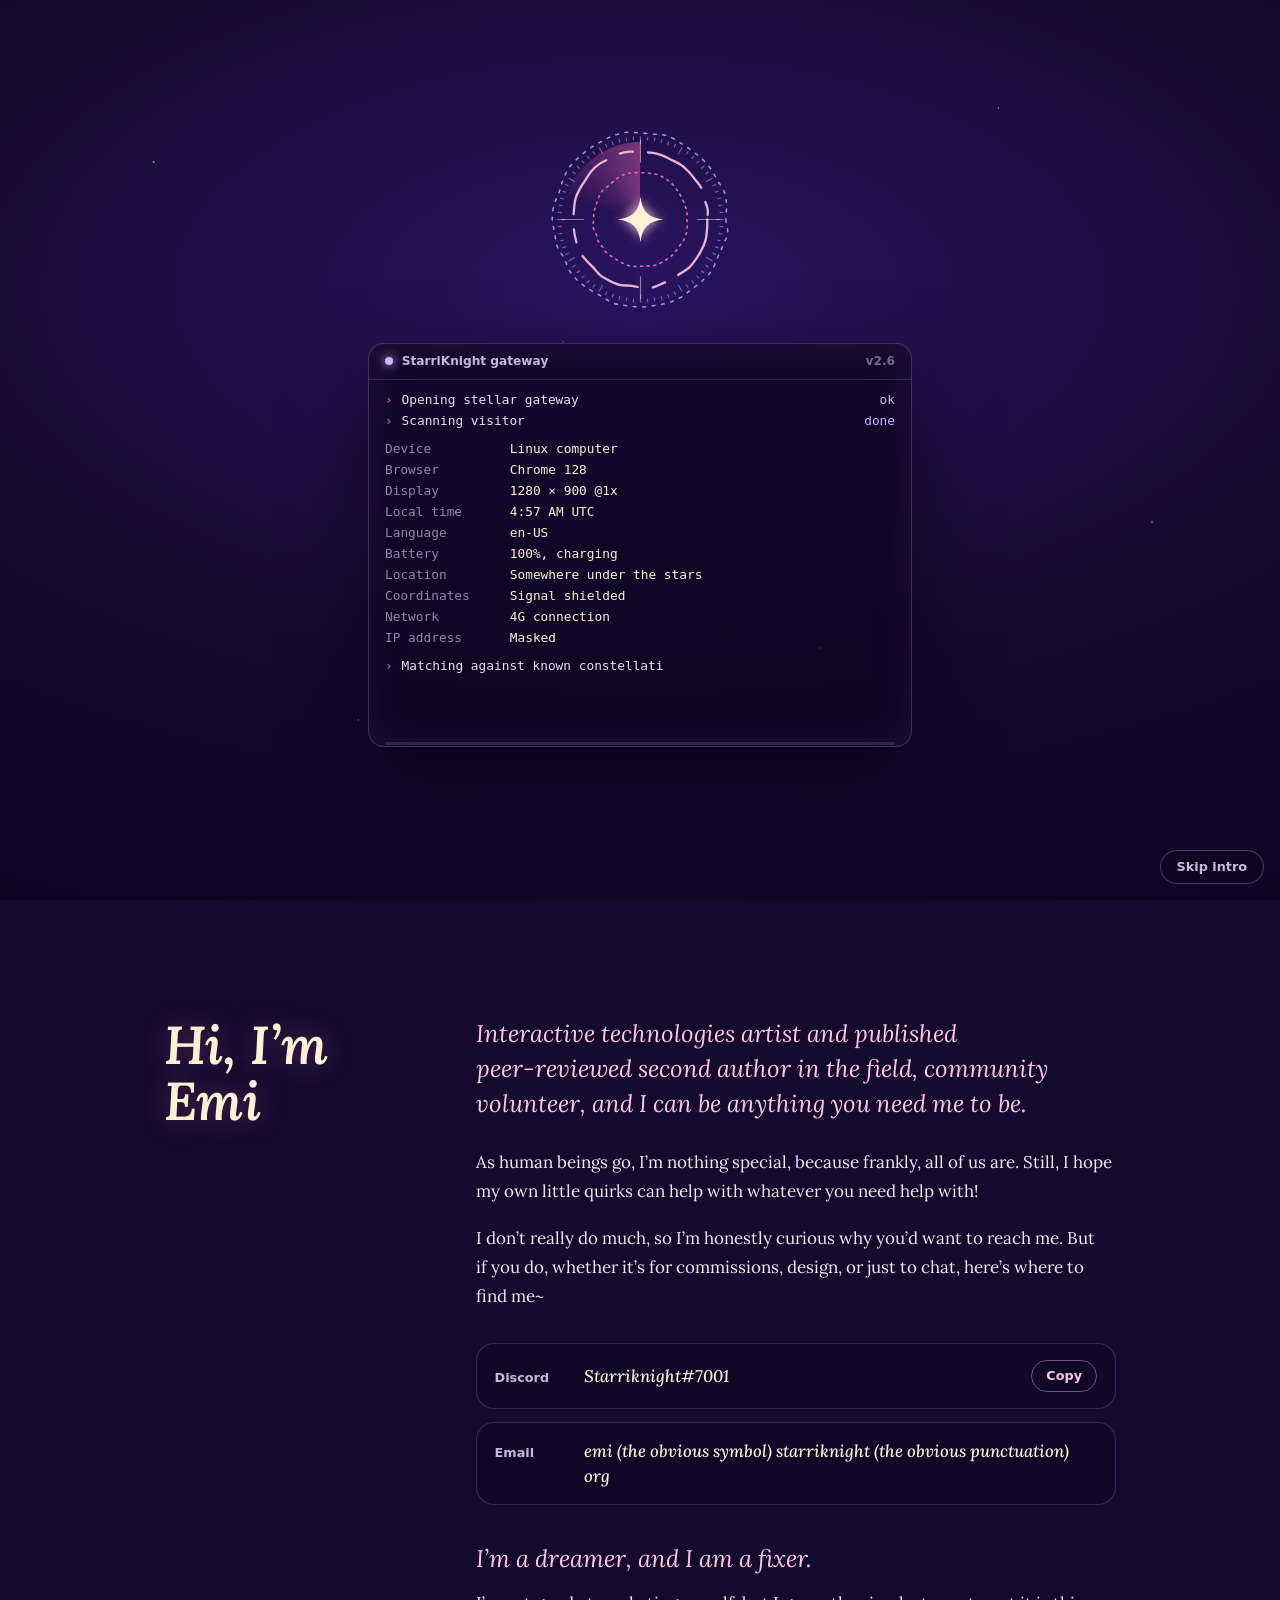
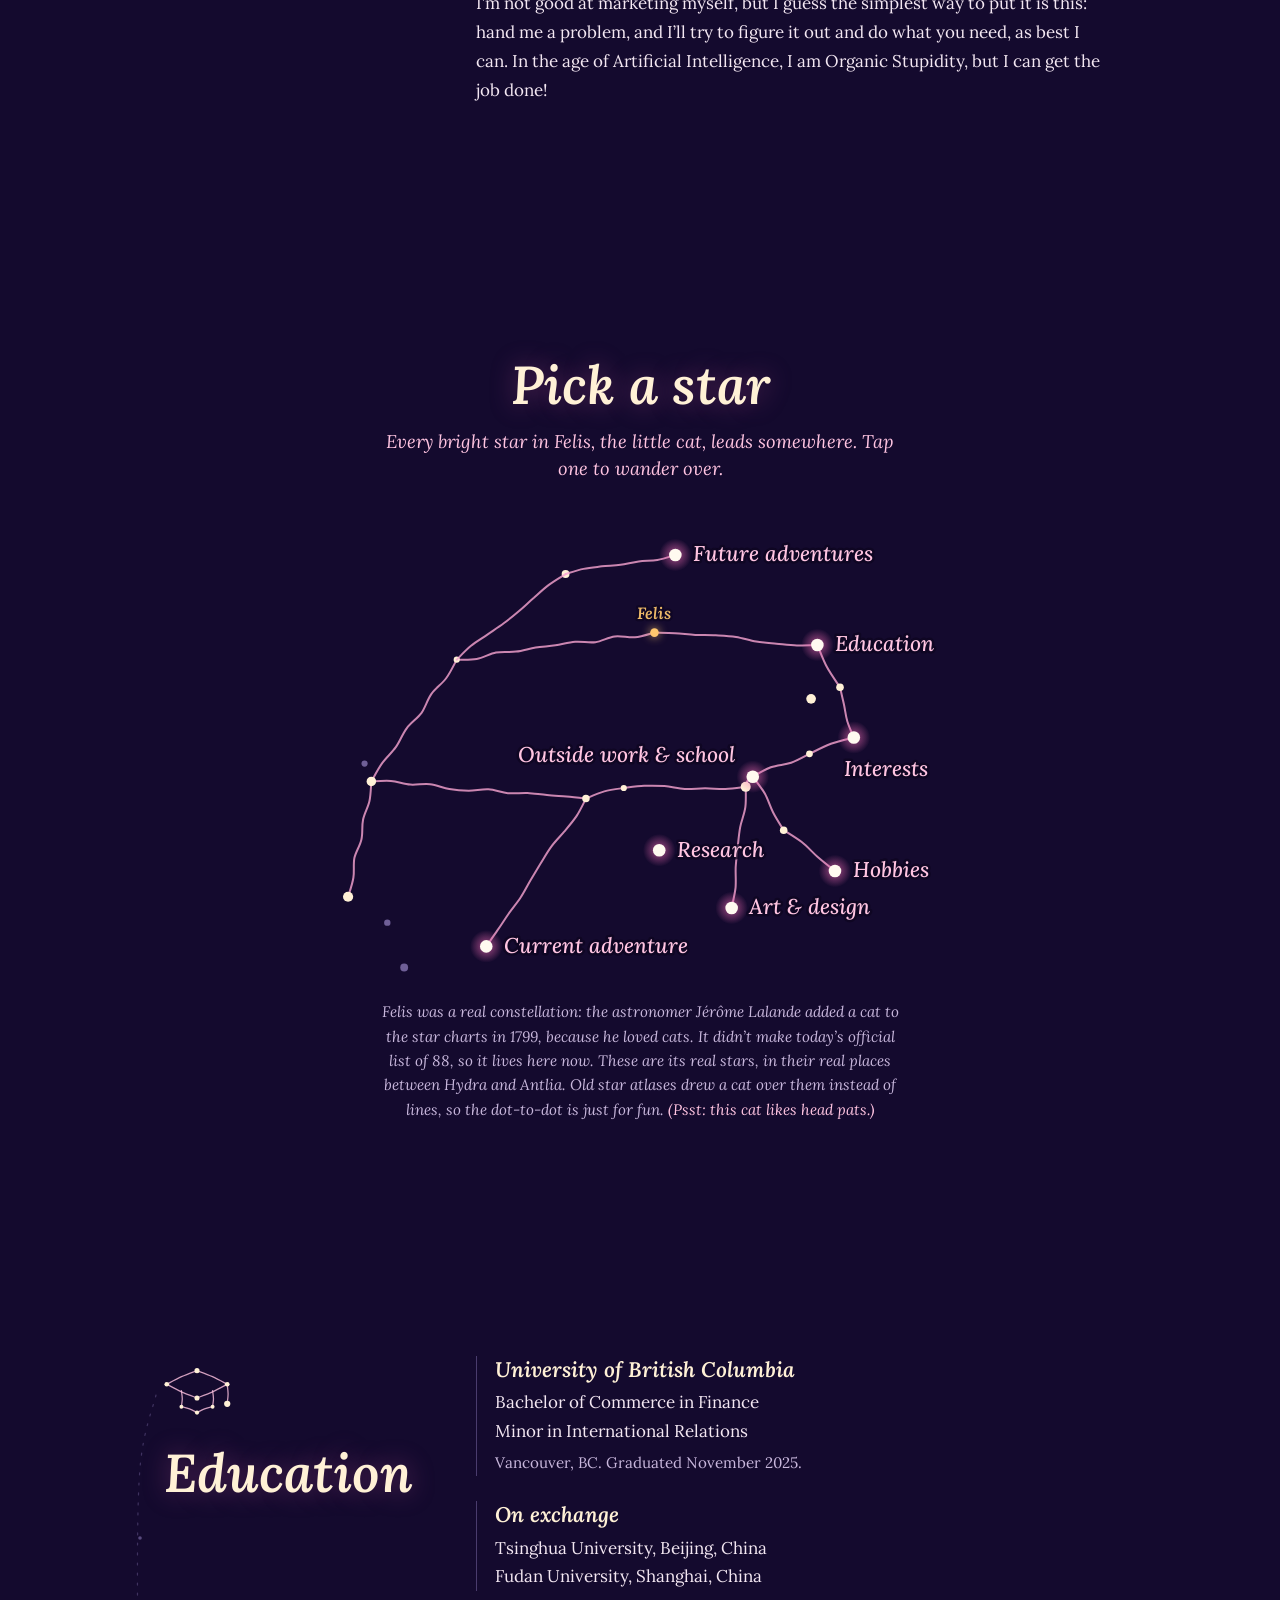
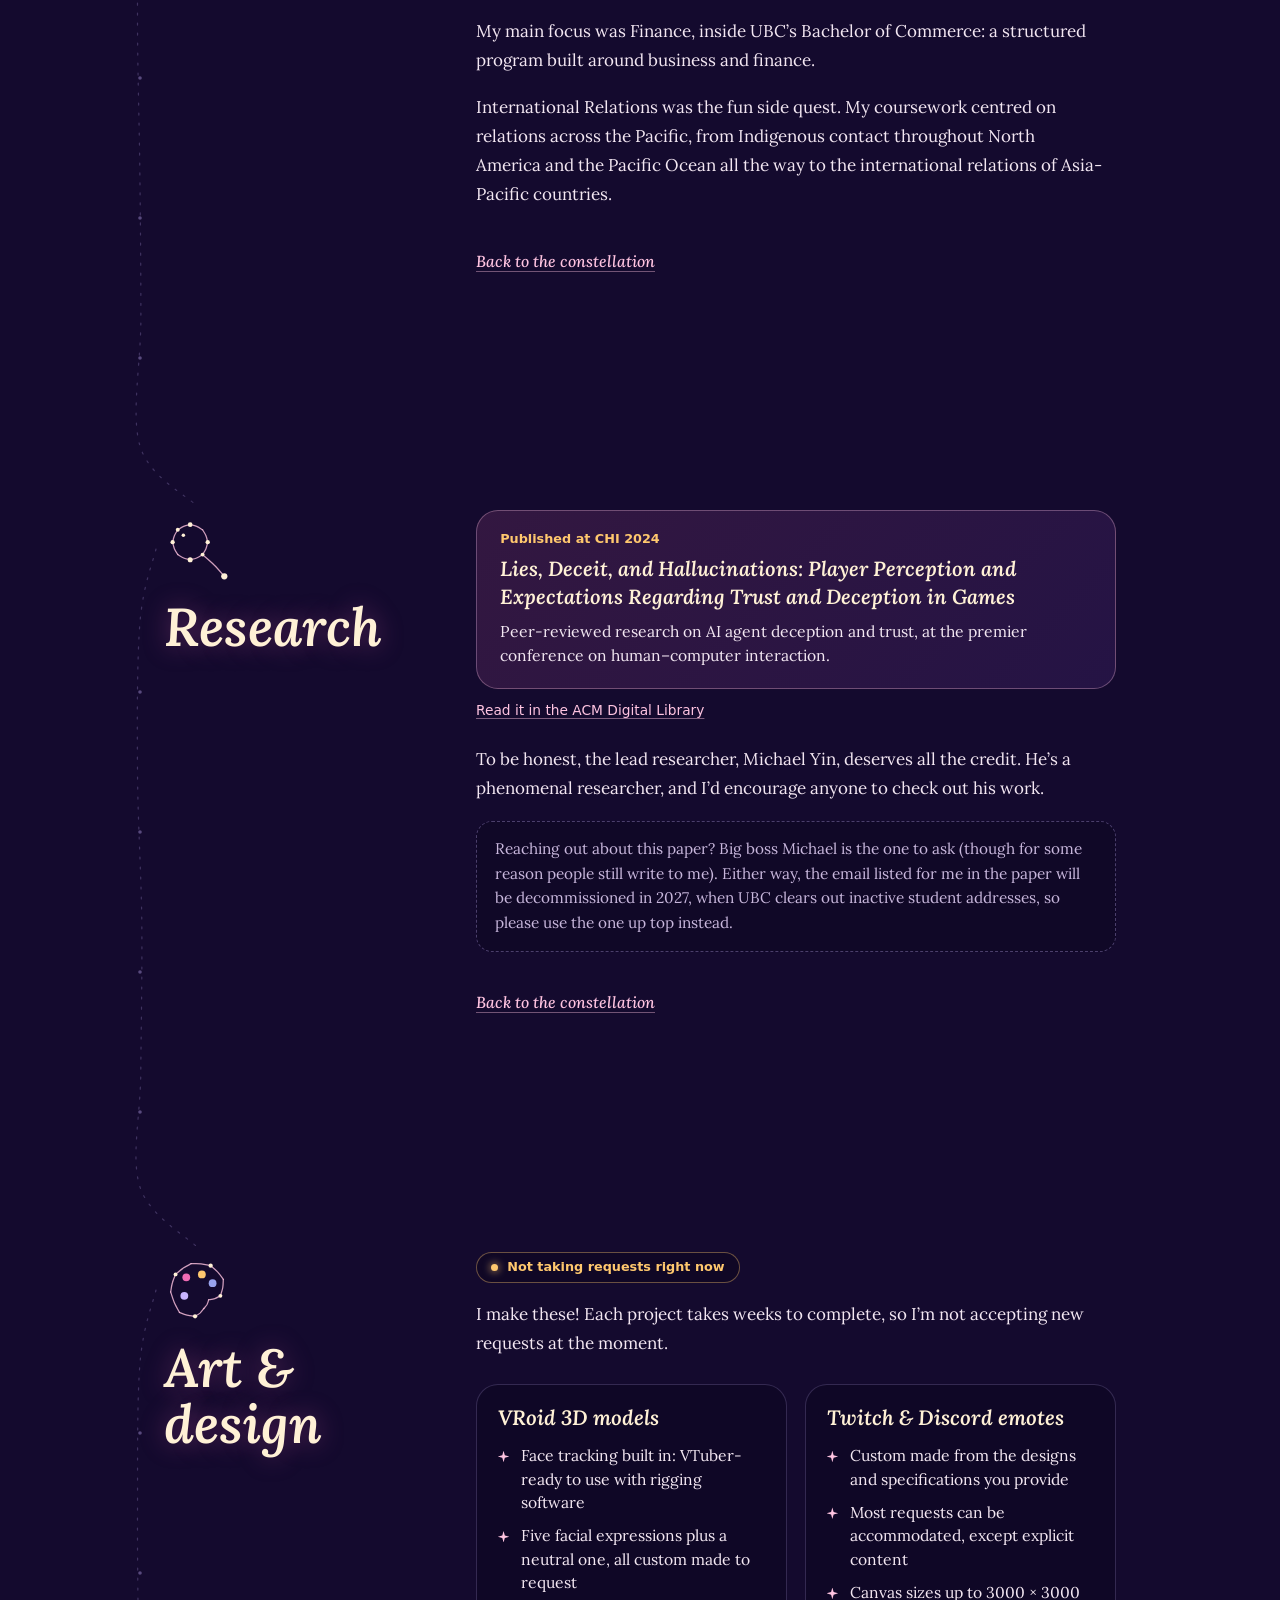
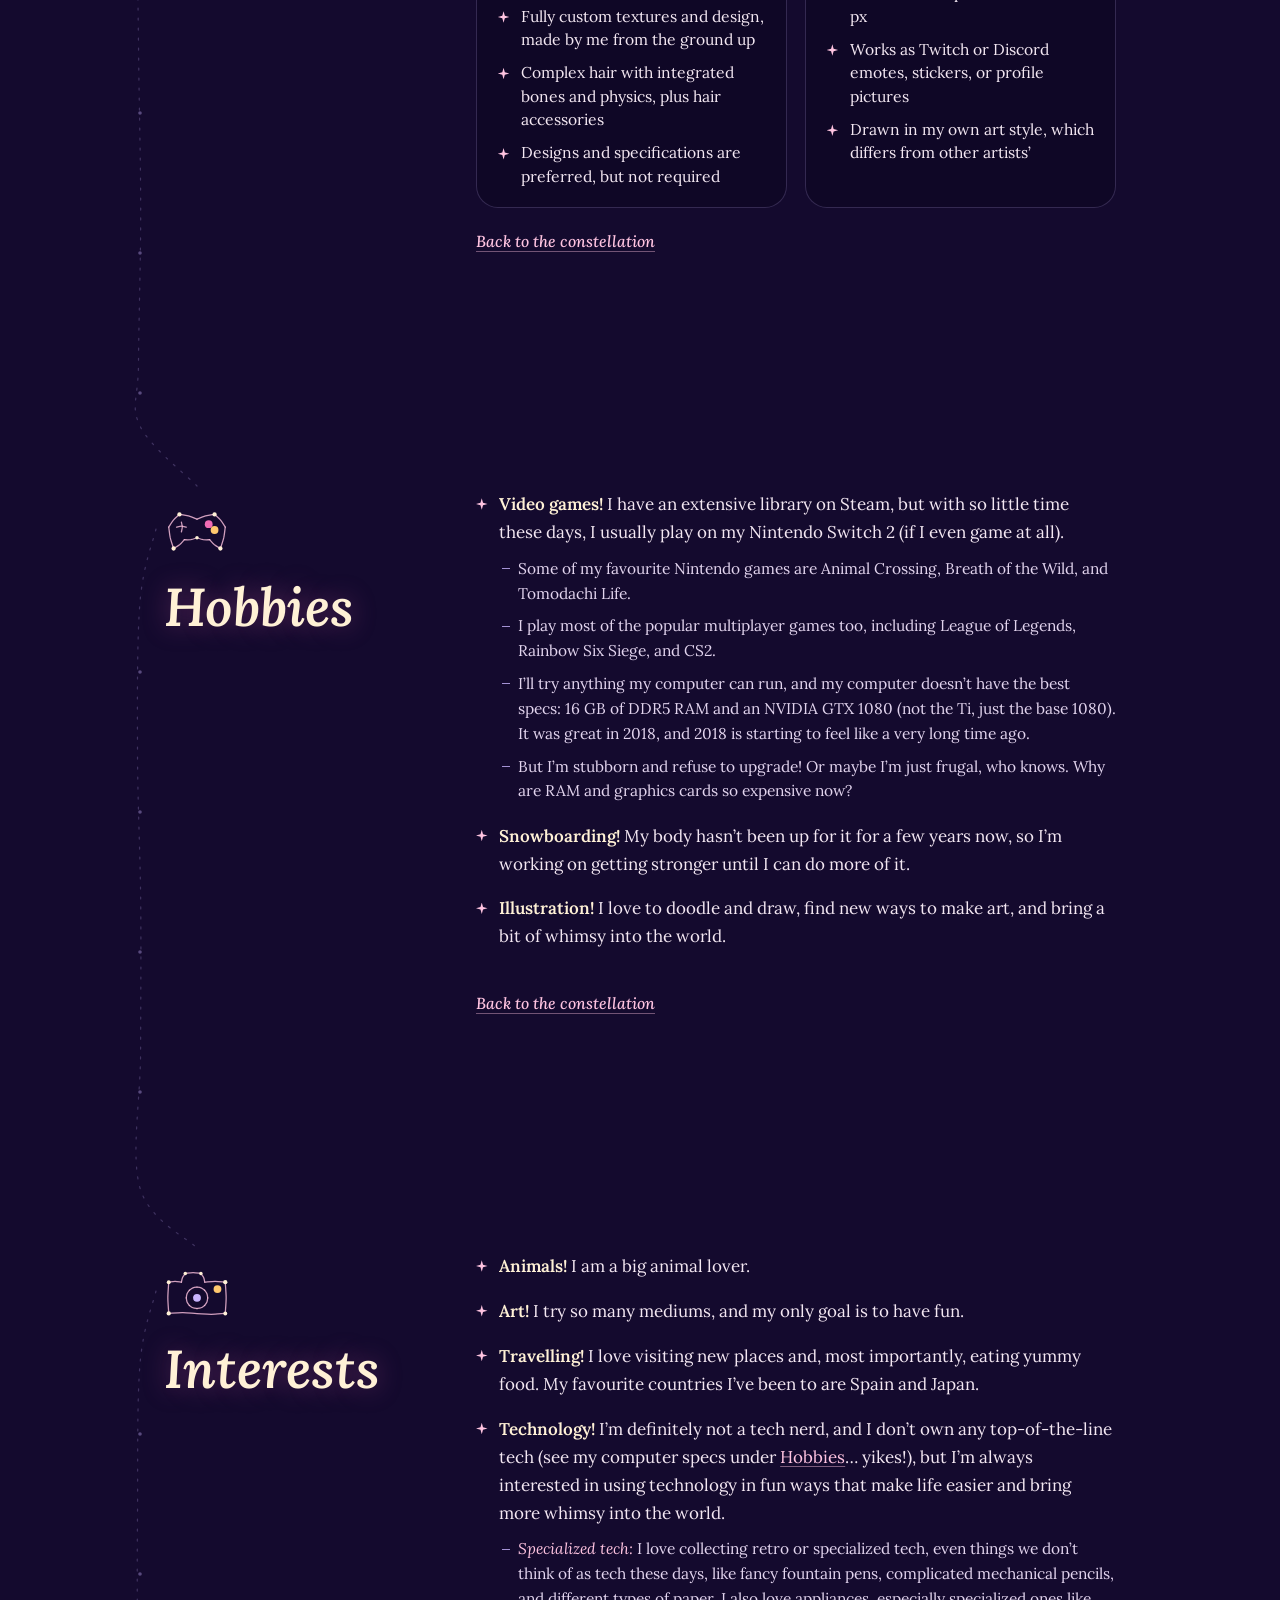
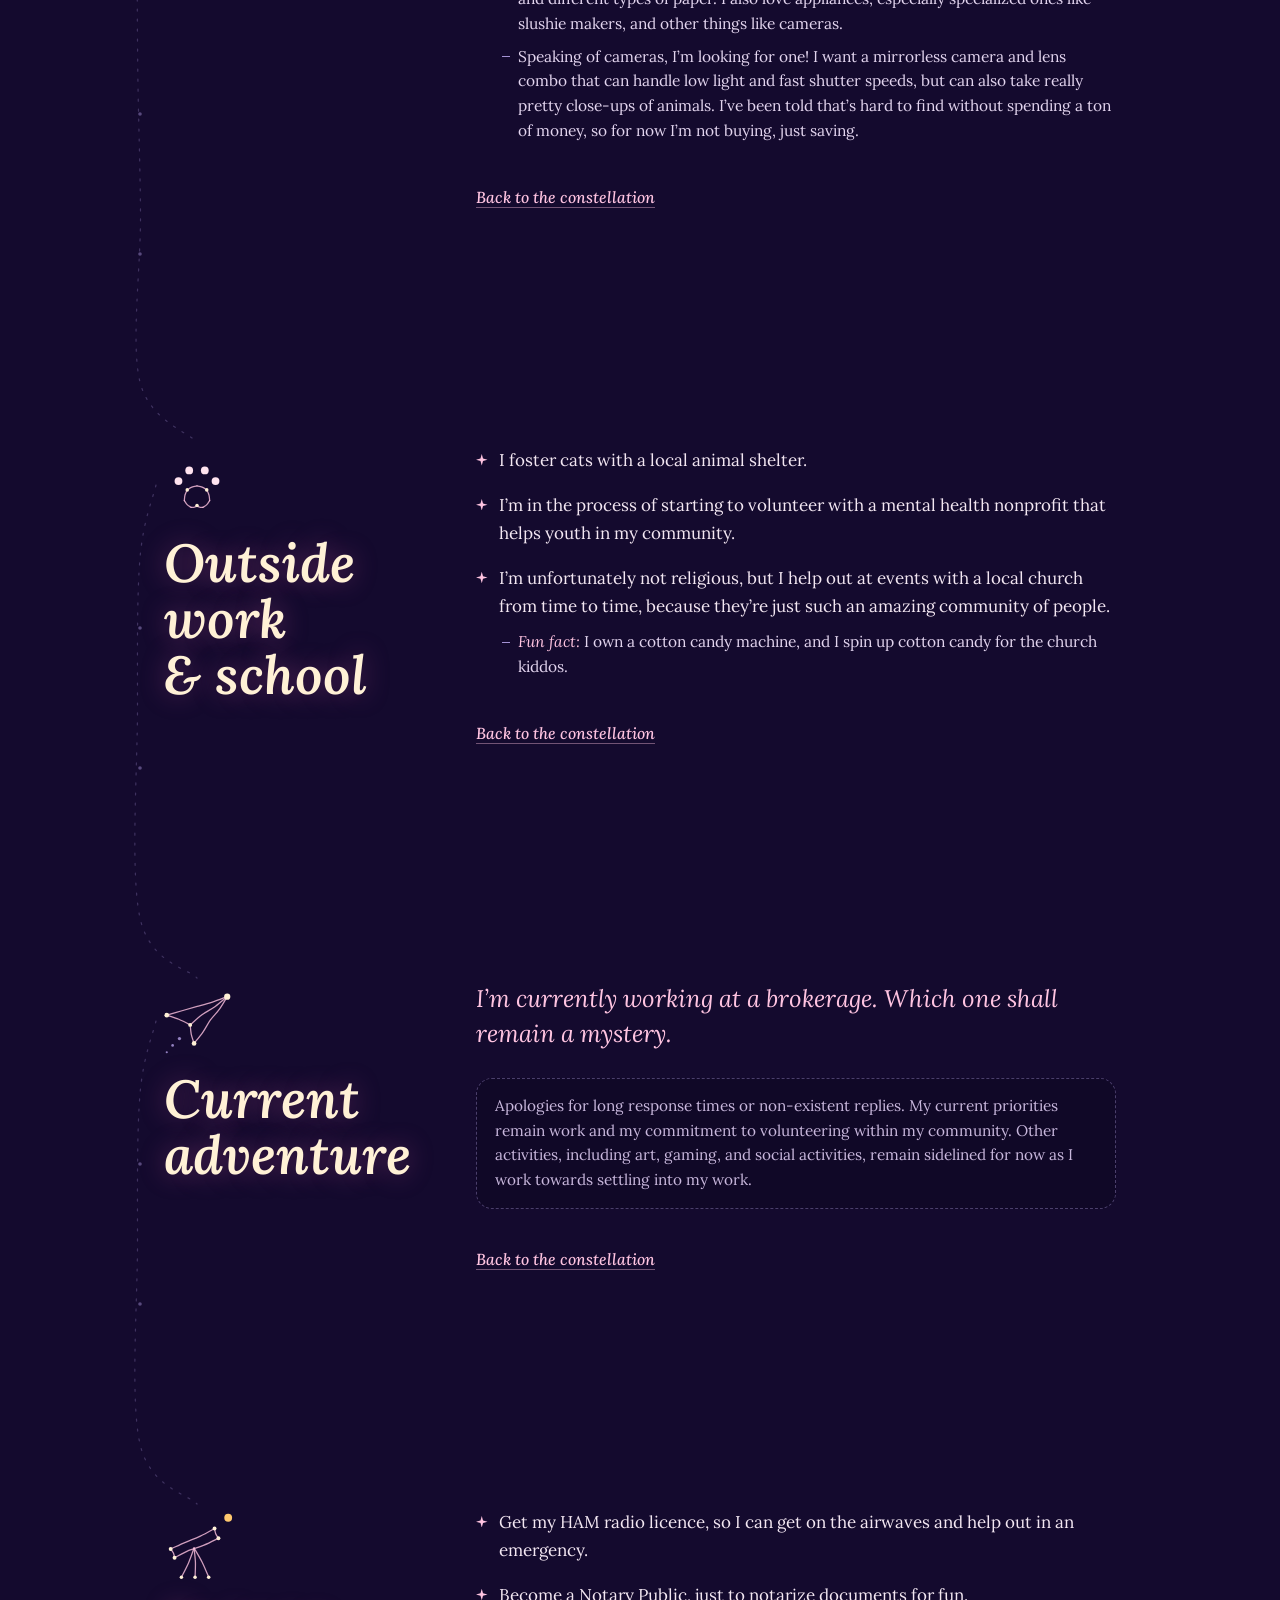
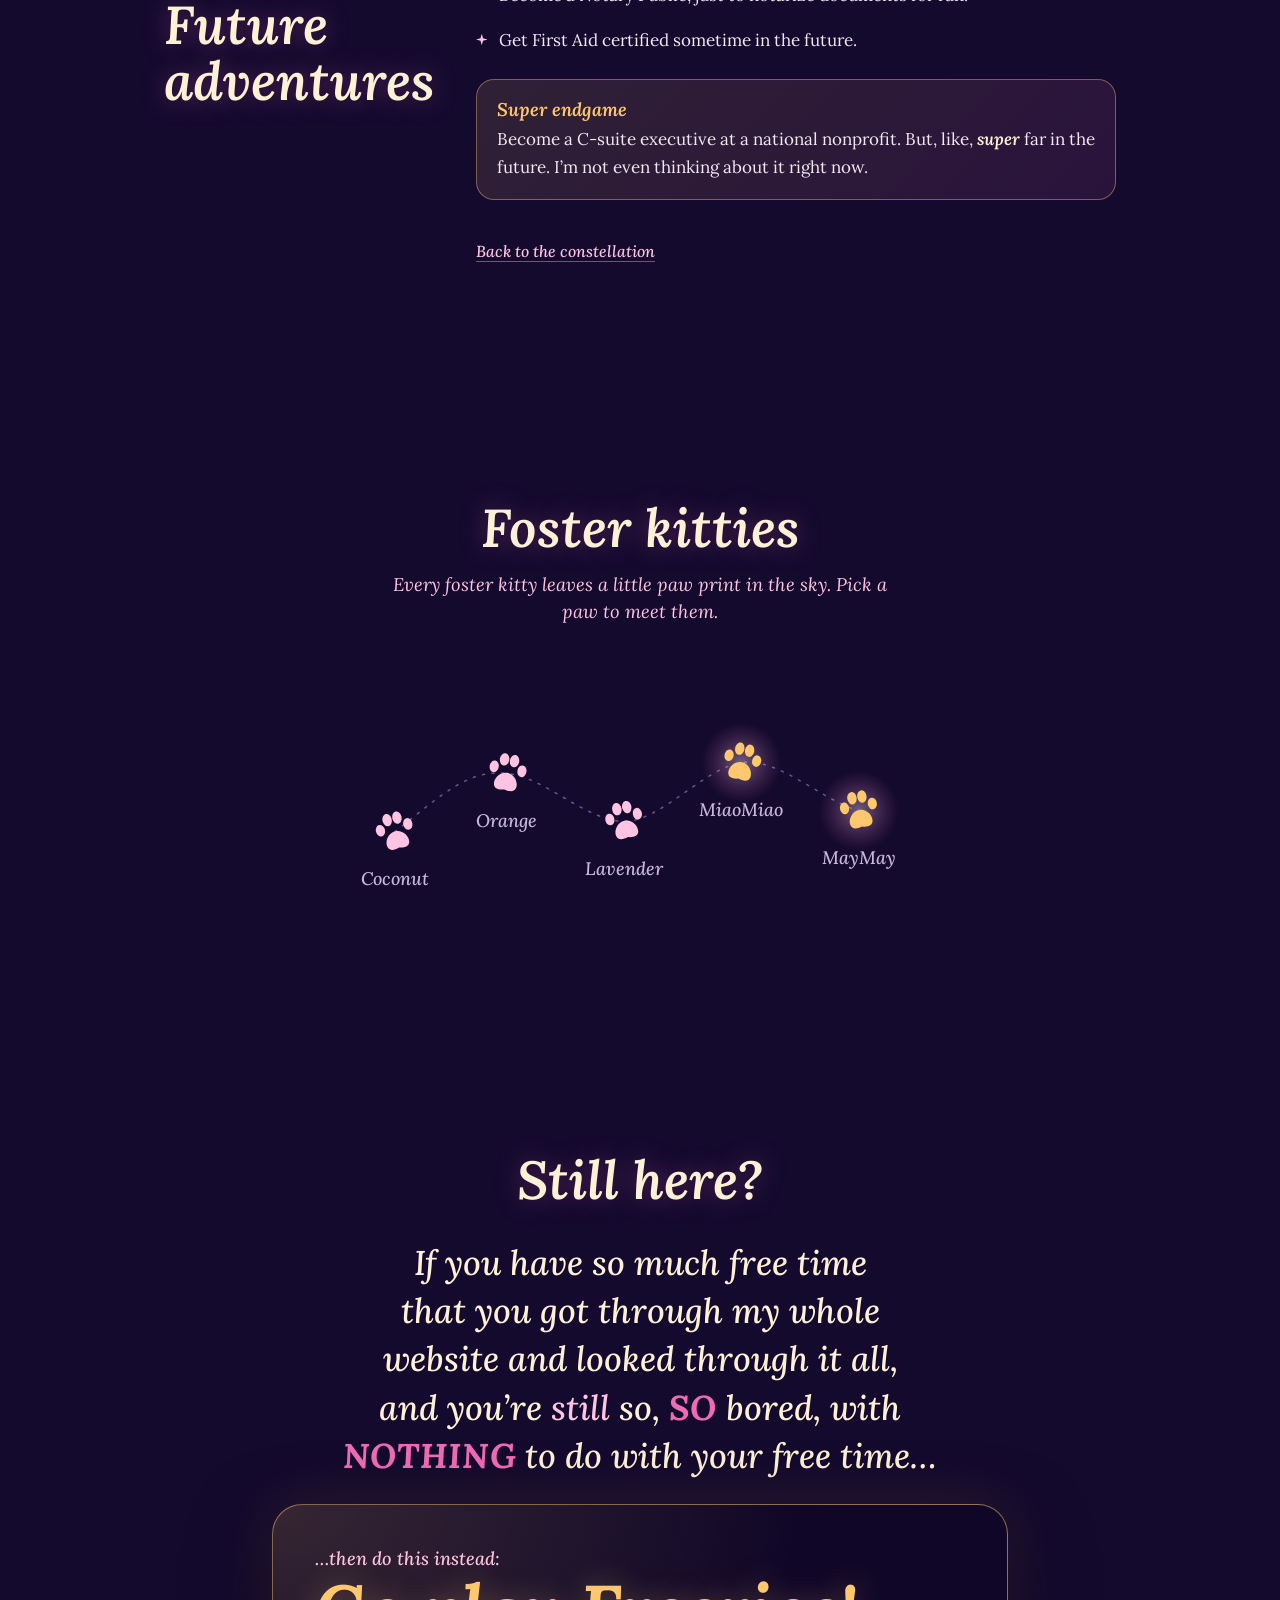
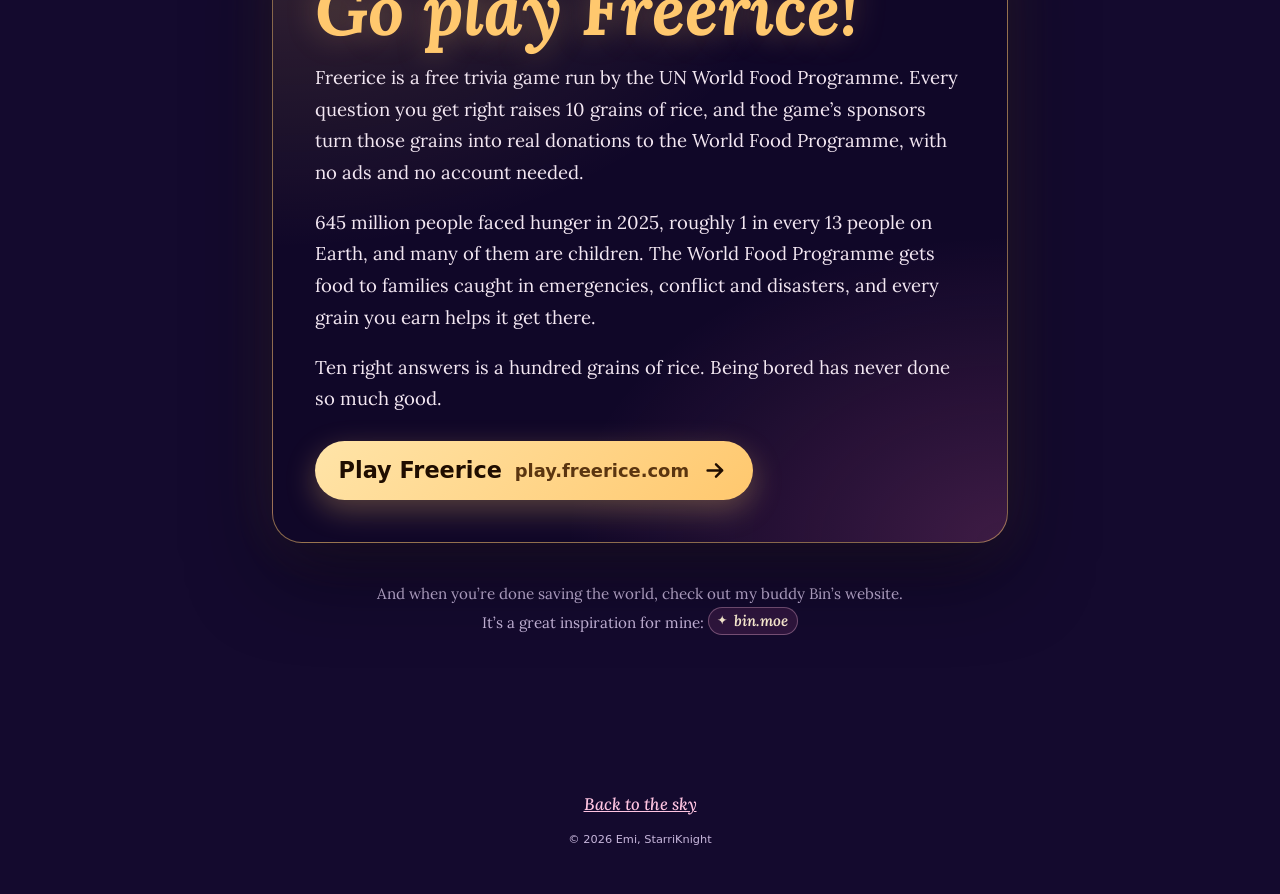
==== index.html @ 5a5bd30e "Initial commit Co-Authored-By: Claude Opus 5.5 <noreply@anthropic.com> Claude-Session: https://claud" ====
<!doctype html>
<html lang="en" class="no-js">
<head>
  <meta charset="utf-8">
  <meta name="viewport" content="width=device-width, initial-scale=1, viewport-fit=cover">
  <title>StarriKnight — Emi</title>
  <meta name="description" content="Emi's little corner of the night sky: 3D models and emotes, research, hobbies, little adventures, and how to say hi.">
  <meta name="theme-color" content="#140a2e">
  <meta name="color-scheme" content="dark">

  <link rel="canonical" href="https://starriknight.org/">
  <meta property="og:type" content="website">
  <meta property="og:site_name" content="StarriKnight">
  <meta property="og:title" content="StarriKnight — Emi">
  <meta property="og:description" content="Emi's little corner of the night sky. Tap a star to light it up, or paint your own.">
  <meta property="og:url" content="https://starriknight.org/">
  <meta property="og:image" content="https://starriknight.org/assets/img/og-image.jpg">
  <meta property="og:image:width" content="1200">
  <meta property="og:image:height" content="630">
  <meta name="twitter:card" content="summary_large_image">

  <link rel="icon" href="assets/img/favicon.svg" type="image/svg+xml">
  <link rel="icon" href="assets/img/favicon-32.png" sizes="32x32" type="image/png">
  <link rel="apple-touch-icon" href="assets/img/apple-touch-icon.png">
  <link rel="manifest" href="site.webmanifest">

  <link rel="preload" href="assets/fonts/Lora-Italic-Variable.woff2" as="font" type="font/woff2" crossorigin>
  <link rel="stylesheet" href="assets/css/site.css">

  <script>
    /* Decide which entrance plays before the first paint, so nothing flashes.
       full    = the "secure gateway" scan        (first visit in this tab)
       nfc     = the "tap access via NFC" drop-in  (/nfc/, ?nfc, or an nfc. subdomain)
       airdrop = arrives like a shared photo       (/airdrop/ or ?airdrop)
       brief   = a quick "welcome back"            (already entered in this tab)   */
    (function () {
      var d = document.documentElement, q = location.search, mode = 'full';
      d.className = d.className.replace('no-js', 'js');
      try {
        if (/[?&]nfc(=|&|$)/.test(q) || /^nfc\./i.test(location.hostname)) mode = 'nfc';
        else if (/[?&]airdrop(=|&|$)/.test(q) || /^airdrop\./i.test(location.hostname)) mode = 'airdrop';
        else if (/[?&]intro(=|&|$)/.test(q)) mode = 'full';
        else if (sessionStorage.getItem('sk-pass')) mode = 'brief';
      } catch (e) {}
      d.setAttribute('data-gate', mode);
      d.classList.add('gate-open');
    })();
  </script>
  <script src="assets/js/skystate.js" defer></script>
  <script src="assets/js/sky.js" defer></script>
  <script src="assets/js/gate.js" defer></script>
  <script src="assets/js/site.js" defer></script>
</head>
<body>
  <!-- Entrance overlay. gate.js fills it in; until then it's just the night veil. -->
  <div class="gate" id="gate"><div class="gate__veil"></div></div>
  <noscript><style>.gate { display: none !important; } html.gate-open { overflow: auto; }</style></noscript>

  <!-- The painting: sky, living brushwork, land, cypress -->
  <div class="sky" id="sky" aria-hidden="true">
    <canvas class="sky__paint"></canvas>
    <canvas class="sky__live"></canvas>
    <canvas class="sky__land"></canvas>
    <canvas class="sky__cypress"></canvas>
  </div>
  <div class="scrim" aria-hidden="true"></div>

  <header class="bar" data-ui>
    <a class="bar__mark" href="#top" aria-label="Back to the top">
      <svg viewBox="0 0 32 32" aria-hidden="true"><path d="M16 2.5c.9 6.6 3.9 9.6 10.5 10.5-6.6.9-9.6 3.9-10.5 10.5-.9-6.6-3.9-9.6-10.5-10.5C12.1 12.1 15.1 9.1 16 2.5z"/><circle cx="25.5" cy="25" r="2.2"/></svg>
    </a>

    <div class="bar__tools">
      <button class="wx" type="button" aria-expanded="false" aria-controls="wx-panel" hidden>
        <svg class="wx__icon wxi" viewBox="0 0 24 24" aria-hidden="true"></svg>
        <span class="wx__temp"></span>
        <span class="sr-only">Weather and sky</span>
      </button>

      <button class="bar__btn sound" type="button" aria-pressed="false" title="Star sounds">
        <svg viewBox="0 0 24 24" aria-hidden="true">
          <path class="sound__body" d="M4 9.5h3.2L12 5.5v13l-4.8-4H4z"/>
          <path class="sound__wave" d="M15.5 9a4.2 4.2 0 0 1 0 6M18 6.5a7.6 7.6 0 0 1 0 11"/>
          <path class="sound__mute" d="M15.5 9.5l5 5m0-5l-5 5"/>
        </svg>
        <span class="sr-only">Star sounds</span>
      </button>

      <button class="pass" type="button" aria-expanded="false" aria-controls="pass-panel" hidden>
        <span class="pass__dot" aria-hidden="true"></span>
        <span class="pass__label">Guest pass</span>
      </button>
    </div>

    <div class="pass-panel" id="pass-panel" role="dialog" aria-label="Your guest pass" hidden>
      <p class="pass-panel__title">Guest pass</p>
      <dl class="pass-panel__rows"></dl>
      <!-- A pocket star map: Felis again, small, for jumping around the page -->
      <nav class="pass-map" aria-label="Star map of this page">
        <p class="pass-map__label">Star map</p>
        <svg class="pass-map__sky" viewBox="0 0 560 362" aria-hidden="true"></svg>
        <ul class="pass-map__links">
          <li><a href="#hello">Hi, I’m Emi</a></li>
          <li><a href="#education" data-map="ear">Education</a></li>
          <li><a href="#research" data-map="gem">Research</a></li>
          <li><a href="#art" data-map="fpaw">Art &amp; design</a></li>
          <li><a href="#hobbies" data-map="raised">Hobbies</a></li>
          <li><a href="#interests" data-map="nose">Interests</a></li>
          <li><a href="#outside" data-map="heart">Outside work &amp; school</a></li>
          <li><a href="#now" data-map="hpaw2">Current adventure</a></li>
          <li><a href="#future" data-map="tip">Future adventures</a></li>
          <li><a href="#kitties">Foster kitties</a></li>
          <li><a href="#still-here">Still here?</a></li>
        </ul>
      </nav>
      <p class="pass-panel__note">Read from your browser for this visit only. Nothing is saved.</p>
      <p class="pass-panel__note">If the amount of information found here worries you, be more scared of big tech companies! I have no motive or reason to collect this data, and I couldn’t anyway: this site is lovingly hosted by GitHub Pages, which can only hand out the site’s files. There’s no database or server behind it to store anything.</p>
    </div>

    <div class="pass-panel wx-panel" id="wx-panel" role="dialog" aria-label="Your sky and weather" hidden>
      <p class="pass-panel__title wx-panel__place"></p>
      <div class="wx-panel__now"></div>
      <ol class="wx-panel__days"></ol>
      <p class="wx-panel__label">The sky above this page</p>
      <div class="wx-panel__modes" role="group" aria-label="Sky">
        <button type="button" data-sky-mode="live" aria-pressed="true">Follows your time &amp; weather</button>
        <button type="button" data-sky-mode="night" aria-pressed="false">Always a starry night</button>
      </div>
      <p class="pass-panel__note wx-panel__credit">Weather by <a href="https://open-meteo.com/" target="_blank" rel="noopener">Open-Meteo</a>, for the rough location your entrance scan found.</p>
    </div>
  </header>

  <!-- Pops up when a visitor catches a shooting star. Wishes never leave the visitor's browser. -->
  <div class="wish" id="wish" role="dialog" aria-labelledby="wish-title" aria-describedby="wish-note" data-ui hidden>
    <svg class="wish__star" viewBox="0 0 32 32" aria-hidden="true"><path d="M16 2.5c.9 6.6 3.9 9.6 10.5 10.5-6.6.9-9.6 3.9-10.5 10.5-.9-6.6-3.9-9.6-10.5-10.5C12.1 12.1 15.1 9.1 16 2.5z"/></svg>
    <p class="wish__title" id="wish-title">You caught a shooting star!</p>
    <p class="wish__sub">Make a wish!</p>
    <form class="wish__form" autocomplete="off">
      <label class="sr-only" for="wish-text">Your wish (optional)</label>
      <input class="wish__input" id="wish-text" type="text" maxlength="120" placeholder="Whisper it here, or just think it">
      <div class="wish__actions">
        <button class="wish__go" type="submit">Make my wish</button>
        <button class="wish__later" type="button">Maybe later</button>
      </div>
    </form>
    <p class="wish__note" id="wish-note">Wishes aren’t saved or sent anywhere. They just float up into the sky.</p>
  </div>

  <main>
    <!-- ============ The painting's title ============ -->
    <section class="hero" id="top" aria-labelledby="title">
      <div class="hero__block">
        <h1 class="hero__title" id="title">Starri<wbr>Knight</h1>
        <svg class="hero__swash" viewBox="0 0 600 64" preserveAspectRatio="none" aria-hidden="true">
          <path class="swash swash--glow"/>
          <path class="swash swash--pink"/>
          <path class="swash swash--blush" transform="translate(0 -2.4)"/>
        </svg>
        <p class="hero__lede">Welcome to my little corner of the night sky.</p>
        <p class="hero__hint">
          <svg viewBox="0 0 32 32" aria-hidden="true"><path d="M16 2.5c.9 6.6 3.9 9.6 10.5 10.5-6.6.9-9.6 3.9-10.5 10.5-.9-6.6-3.9-9.6-10.5-10.5C12.1 12.1 15.1 9.1 16 2.5z"/></svg>
          <span class="hint-hover">Click a star to light it up, or click the sky to paint a new one.</span>
          <span class="hint-touch">Tap a star to light it up, or tap the sky to paint a new one.</span>
        </p>
        <p class="hero__hint hero__hint--meteor">
          <svg viewBox="0 0 32 32" aria-hidden="true"><path d="M4 28L19 13M23 9.5c.6 3.6 2.3 5.3 5.9 5.9-3.6.6-5.3 2.3-5.9 5.9-.6-3.6-2.3-5.3-5.9-5.9 3.6-.6 5.3-2.3 5.9-5.9z"/></svg>
          <span>Sometimes a shooting star comes by. Try to catch it!</span>
        </p>
        <a class="hero__more" href="#hello" data-ui>
          <span>Come say hi</span>
          <svg viewBox="0 0 24 24" aria-hidden="true"><path d="M12 4v15m0 0l-5.5-5.5M12 19l5.5-5.5"/></svg>
        </a>
      </div>
    </section>

    <!-- ============ Hello ============ -->
    <section class="chapter chapter--hello" id="hello" aria-labelledby="hello-title" data-ui>
      <div class="chapter__head">
        <h2 class="chapter__title" id="hello-title">Hi, I’m Emi</h2>
      </div>
      <div class="chapter__body">
        <p class="lead">Interactive technologies artist and published <span class="nowrap">peer-reviewed</span> second author in the field, community volunteer, and I can be anything you need me to be.</p>
        <p>As human beings go, I’m nothing special, because frankly, all of us are. Still, I hope my own little quirks can help with whatever you need help with!</p>
        <p>I don’t really do much, so I’m honestly curious why you’d want to reach me. But if you do, whether it’s for commissions, design, or just to chat, here’s where to find me~</p>

        <dl class="contact">
          <div class="contact__row">
            <dt>Discord</dt>
            <dd>
              <span class="contact__value">Starriknight#7001</span>
              <span class="contact__actions">
                <button class="chip" type="button" data-copy="Starriknight#7001">Copy</button>
              </span>
            </dd>
          </div>
          <div class="contact__row">
            <dt>Email</dt>
            <dd>
              <!-- Written as a riddle on purpose, so bots that scrape pages for addresses can't read it. -->
              <span class="contact__value">emi (the obvious symbol) starriknight (the obvious punctuation) org</span>
            </dd>
          </div>
        </dl>

        <p class="lead closing">I’m a dreamer, and I am a fixer.</p>
        <p>I’m not good at marketing myself, but I guess the simplest way to put it is this: hand me a problem, and I’ll try to figure it out and do what you need, as best I can. In the age of Artificial Intelligence, I am Organic Stupidity, but I can get the job done!</p>
      </div>
    </section>

    <!-- ============ The constellation map ============ -->
    <section class="chapter chapter--map" id="map" aria-labelledby="map-title" data-ui>
      <div class="chapter__head">
        <h2 class="chapter__title" id="map-title">Pick a star</h2>
        <p class="chapter__sub">Every bright star in Felis, the little cat, leads somewhere. Tap one to wander over.</p>
      </div>

      <figure class="felis">
        <!-- Felis drawn from its real stars, in their real positions (north up, east left, like a sky chart).
             The figure lives in FELIS in assets/js/site.js. -->
        <svg viewBox="0 0 560 362" role="group" aria-labelledby="felis-caption">
          <defs>
            <radialGradient id="navGlow">
              <stop offset="0" stop-color="#ffe3ef" stop-opacity=".95"/>
              <stop offset=".4" stop-color="#f06bb4" stop-opacity=".4"/>
              <stop offset="1" stop-color="#f06bb4" stop-opacity="0"/>
            </radialGradient>
          </defs>
          <g class="felis__lines"></g>
          <g class="felis__dots"></g>
          <!-- tap the cat's head to make it purr (three quick taps for a surprise) -->
          <ellipse class="felis__head" cx="430" cy="143" rx="38" ry="50" role="button" tabindex="0" aria-label="Pet the cat"/>
          <!-- the real star officially named "Felis" -->
          <g class="felis__named" role="button" tabindex="0" aria-label="About the star named Felis" data-star="back">
            <circle class="named__hit" r="16"/><circle class="named__core" r="3.4"/>
            <text class="named__label" dy="-11" text-anchor="middle">Felis</text>
          </g>
          <!-- One bright star per chapter. data-star names a point in FELIS; dx/dy place the label. -->
          <a class="felis__nav" href="#education" data-star="ear" aria-label="Education">
            <circle class="nav__hit" r="19"/><circle class="nav__halo" r="13"/><circle class="nav__core" r="5"/>
            <text class="nav__label" dx="14" dy="5" text-anchor="start">Education</text>
          </a>
          <a class="felis__nav" href="#research" data-star="gem" aria-label="Research">
            <circle class="nav__hit" r="19"/><circle class="nav__halo" r="13"/><circle class="nav__core" r="5"/>
            <text class="nav__label" dx="14" dy="5" text-anchor="start">Research</text>
          </a>
          <a class="felis__nav" href="#interests" data-star="nose" aria-label="Interests">
            <circle class="nav__hit" r="19"/><circle class="nav__halo" r="13"/><circle class="nav__core" r="5"/>
            <text class="nav__label" dx="-8" dy="31" text-anchor="start">Interests</text>
          </a>
          <a class="felis__nav" href="#outside" data-star="heart" aria-label="Outside work and school">
            <circle class="nav__hit" r="19"/><circle class="nav__halo" r="13"/><circle class="nav__core" r="5"/>
            <text class="nav__label" dx="-14" dy="-12" text-anchor="end">Outside work &amp; school</text>
          </a>
          <a class="felis__nav" href="#hobbies" data-star="raised" aria-label="Hobbies">
            <circle class="nav__hit" r="19"/><circle class="nav__halo" r="13"/><circle class="nav__core" r="5"/>
            <text class="nav__label" dx="14" dy="5" text-anchor="start">Hobbies</text>
          </a>
          <a class="felis__nav" href="#art" data-star="fpaw" aria-label="Art and design">
            <circle class="nav__hit" r="19"/><circle class="nav__halo" r="13"/><circle class="nav__core" r="5"/>
            <text class="nav__label" dx="14" dy="5" text-anchor="start">Art &amp; design</text>
          </a>
          <a class="felis__nav" href="#now" data-star="hpaw2" aria-label="Current adventure">
            <circle class="nav__hit" r="19"/><circle class="nav__halo" r="13"/><circle class="nav__core" r="5"/>
            <text class="nav__label" dx="14" dy="5" text-anchor="start">Current adventure</text>
          </a>
          <!-- the tail (and its star) flicks now and then -->
          <g class="felis__tail">
            <g class="felis__tail-lines"></g>
            <a class="felis__nav" href="#future" data-star="tip" aria-label="Future adventures">
              <circle class="nav__hit" r="19"/><circle class="nav__halo" r="13"/><circle class="nav__core" r="5"/>
              <text class="nav__label" dx="14" dy="5" text-anchor="start">Future adventures</text>
            </a>
          </g>
        </svg>
        <p class="felis__fact" hidden>That’s HD 85951, the brightest star of Felis. In 2018 the IAU officially named it “Felis,” so the cat still has a star of its own.</p>
        <p class="felis__purr" aria-hidden="true">prrr~</p>
        <figcaption id="felis-caption">Felis was a real constellation: the astronomer Jérôme Lalande added a cat to the star charts in 1799, because he loved cats. It didn’t make today’s official list of 88, so it lives here now. These are its real stars, in their real places between Hydra and Antlia. Old star atlases drew a cat over them instead of lines, so the dot-to-dot is just for fun. <span class="felis__psst">(Psst: this cat likes head pats.)</span></figcaption>
      </figure>
    </section>

    <!-- ============ Education ============ -->
    <section class="chapter" id="education" aria-labelledby="education-title" data-ui>
      <div class="chapter__head">
        <svg class="glyph" viewBox="0 0 80 80" aria-hidden="true" data-glyph="education"></svg>
        <h2 class="chapter__title" id="education-title">Education</h2>
      </div>
      <div class="chapter__body">
        <div class="entry">
          <h3 class="entry__name">University of British Columbia</h3>
          <p class="entry__what">Bachelor of Commerce in Finance<br>Minor in International Relations</p>
          <p class="entry__when">Vancouver, BC. Graduated November 2025.</p>
        </div>
        <div class="entry">
          <h3 class="entry__name">On exchange</h3>
          <p class="entry__what">Tsinghua University, Beijing, China<br>Fudan University, Shanghai, China</p>
        </div>
        <p>My main focus was Finance, inside UBC’s Bachelor of Commerce: a structured program built around business and finance.</p>
        <p>International Relations was the fun side quest. My coursework centred on relations across the Pacific, from Indigenous contact throughout North America and the Pacific Ocean all the way to the international relations of Asia-Pacific countries.</p>
        <a class="back" href="#map">Back to the constellation</a>
      </div>
    </section>

    <!-- ============ Research ============ -->
    <section class="chapter" id="research" aria-labelledby="research-title" data-ui>
      <div class="chapter__head">
        <svg class="glyph" viewBox="0 0 80 80" aria-hidden="true" data-glyph="research"></svg>
        <h2 class="chapter__title" id="research-title">Research</h2>
      </div>
      <div class="chapter__body">
        <a class="paper" href="https://programs.sigchi.org/chi/2024/program/content/146790" target="_blank" rel="noopener">
          <span class="paper__venue">Published at CHI 2024</span>
          <span class="paper__title">Lies, Deceit, and Hallucinations: Player Perception and Expectations Regarding Trust and Deception in Games</span>
          <span class="paper__desc">Peer-reviewed research on AI agent deception and trust, at the premier conference on human–computer interaction.</span>
        </a>
        <p class="paper__alt"><a href="https://doi.org/10.1145/3613904.3642253" target="_blank" rel="noopener">Read it in the ACM Digital Library</a></p>
        <p>To be honest, the lead researcher, Michael Yin, deserves all the credit. He’s a phenomenal researcher, and I’d encourage anyone to check out his work.</p>
        <p class="note">Reaching out about this paper? Big boss Michael is the one to ask (though for some reason people still write to me). Either way, the email listed for me in the paper will be decommissioned in 2027, when UBC clears out inactive student addresses, so please use the one up top instead.</p>
        <a class="back" href="#map">Back to the constellation</a>
      </div>
    </section>

    <!-- ============ Art & design ============ -->
    <section class="chapter" id="art" aria-labelledby="art-title" data-ui>
      <div class="chapter__head">
        <svg class="glyph" viewBox="0 0 80 80" aria-hidden="true" data-glyph="art"></svg>
        <h2 class="chapter__title" id="art-title">Art &amp; design</h2>
      </div>
      <div class="chapter__body">
        <!-- To open requests again, change this line (and the sentence below it). -->
        <p class="status"><span class="status__dot" aria-hidden="true"></span>Not taking requests right now</p>
        <p>I make these! Each project takes weeks to complete, so I’m not accepting new requests at the moment.</p>
        <div class="offers">
          <article class="offer">
            <h3 class="offer__name">VRoid 3D models</h3>
            <ul class="starlist">
              <li>Face tracking built in: VTuber-ready to use with rigging software</li>
              <li>Five facial expressions plus a neutral one, all custom made to request</li>
              <li>Fully custom textures and design, made by me from the ground up</li>
              <li>Complex hair with integrated bones and physics, plus hair accessories</li>
              <li>Designs and specifications are preferred, but not required</li>
            </ul>
          </article>
          <article class="offer">
            <h3 class="offer__name">Twitch &amp; Discord emotes</h3>
            <ul class="starlist">
              <li>Custom made from the designs and specifications you provide</li>
              <li>Most requests can be accommodated, except explicit content</li>
              <li>Canvas sizes up to 3000 × 3000 px</li>
              <li>Works as Twitch or Discord emotes, stickers, or profile pictures</li>
              <li>Drawn in my own art style, which differs from other artists’</li>
            </ul>
          </article>
        </div>
        <a class="back" href="#map">Back to the constellation</a>
      </div>
    </section>

    <!-- ============ Hobbies ============ -->
    <section class="chapter" id="hobbies" aria-labelledby="hobbies-title" data-ui>
      <div class="chapter__head">
        <svg class="glyph" viewBox="0 0 80 80" aria-hidden="true" data-glyph="hobbies"></svg>
        <h2 class="chapter__title" id="hobbies-title">Hobbies</h2>
      </div>
      <div class="chapter__body">
        <ul class="starlist">
          <li><strong>Video games!</strong> I have an extensive library on Steam, but with so little time these days, I usually play on my Nintendo Switch 2 (if I even game at all).
            <ul class="sublist">
              <li>Some of my favourite Nintendo games are Animal Crossing, Breath of the Wild, and Tomodachi Life.</li>
              <li>I play most of the popular multiplayer games too, including League of Legends, Rainbow Six Siege, and CS2.</li>
              <li>I’ll try anything my computer can run, and my computer doesn’t have the best specs: 16 GB of DDR5 RAM and an NVIDIA GTX 1080 (not the Ti, just the base 1080). It was great in 2018, and 2018 is starting to feel like a very long time ago.</li>
              <li>But I’m stubborn and refuse to upgrade! Or maybe I’m just frugal, who knows. Why are RAM and graphics cards so expensive now?</li>
            </ul>
          </li>
          <li><strong>Snowboarding!</strong> My body hasn’t been up for it for a few years now, so I’m working on getting stronger until I can do more of it.</li>
          <li><strong>Illustration!</strong> I love to doodle and draw, find new ways to make art, and bring a bit of whimsy into the world.</li>
        </ul>
        <a class="back" href="#map">Back to the constellation</a>
      </div>
    </section>

    <!-- ============ Interests ============ -->
    <section class="chapter" id="interests" aria-labelledby="interests-title" data-ui>
      <div class="chapter__head">
        <svg class="glyph" viewBox="0 0 80 80" aria-hidden="true" data-glyph="interests"></svg>
        <h2 class="chapter__title" id="interests-title">Interests</h2>
      </div>
      <div class="chapter__body">
        <ul class="starlist">
          <li><strong>Animals!</strong> I am a big animal lover.</li>
          <li><strong>Art!</strong> I try so many mediums, and my only goal is to have fun.</li>
          <li><strong>Travelling!</strong> I love visiting new places and, most importantly, eating yummy food. My favourite countries I’ve been to are Spain and Japan.</li>
          <li><strong>Technology!</strong> I’m definitely not a tech nerd, and I don’t own any top-of-the-line tech (see my computer specs under <a href="#hobbies">Hobbies</a>… yikes!), but I’m always interested in using technology in fun ways that make life easier and bring more whimsy into the world.
            <ul class="sublist">
              <li><em>Specialized tech:</em> I love collecting retro or specialized tech, even things we don’t think of as tech these days, like fancy fountain pens, complicated mechanical pencils, and different types of paper. I also love appliances, especially specialized ones like slushie makers, and other things like cameras.</li>
              <li>Speaking of cameras, I’m looking for one! I want a mirrorless camera and lens combo that can handle low light and fast shutter speeds, but can also take really pretty close-ups of animals. I’ve been told that’s hard to find without spending a ton of money, so for now I’m not buying, just saving.</li>
            </ul>
          </li>
        </ul>
        <a class="back" href="#map">Back to the constellation</a>
      </div>
    </section>

    <!-- ============ Outside work & school ============ -->
    <section class="chapter" id="outside" aria-labelledby="outside-title" data-ui>
      <div class="chapter__head">
        <svg class="glyph" viewBox="0 0 80 80" aria-hidden="true" data-glyph="outside"></svg>
        <h2 class="chapter__title" id="outside-title">Outside work &amp; school</h2>
      </div>
      <div class="chapter__body">
        <ul class="starlist">
          <li>I foster cats with a local animal shelter.</li>
          <li>I’m in the process of starting to volunteer with a mental health nonprofit that helps youth in my community.</li>
          <li>I’m unfortunately not religious, but I help out at events with a local church from time to time, because they’re just such an amazing community of people.
            <ul class="sublist">
              <li><em>Fun fact:</em> I own a cotton candy machine, and I spin up cotton candy for the church kiddos.</li>
            </ul>
          </li>
        </ul>
        <a class="back" href="#map">Back to the constellation</a>
      </div>
    </section>

    <!-- ============ Current adventure ============ -->
    <section class="chapter" id="now" aria-labelledby="now-title" data-ui>
      <div class="chapter__head">
        <svg class="glyph" viewBox="0 0 80 80" aria-hidden="true" data-glyph="now"></svg>
        <h2 class="chapter__title" id="now-title">Current adventure</h2>
      </div>
      <div class="chapter__body">
        <p class="lead">I’m currently working at a brokerage. Which one shall remain a mystery.</p>
        <p class="note">Apologies for long response times or non-existent replies. My current priorities remain work and my commitment to volunteering within my community. Other activities, including art, gaming, and social activities, remain sidelined for now as I work towards settling into my work.</p>
        <a class="back" href="#map">Back to the constellation</a>
      </div>
    </section>

    <!-- ============ Future adventures ============ -->
    <section class="chapter" id="future" aria-labelledby="future-title" data-ui>
      <div class="chapter__head">
        <svg class="glyph" viewBox="0 0 80 80" aria-hidden="true" data-glyph="future"></svg>
        <h2 class="chapter__title" id="future-title">Future adventures</h2>
      </div>
      <div class="chapter__body">
        <ul class="starlist">
          <li>Get my HAM radio licence, so I can get on the airwaves and help out in an emergency.</li>
          <li>Become a Notary Public, just to notarize documents for fun.</li>
          <li>Get First Aid certified sometime in the future.</li>
        </ul>
        <p class="endgame"><span class="endgame__label">Super endgame</span>Become a C-suite executive at a national nonprofit. But, like, <em>super</em> far in the future. I’m not even thinking about it right now.</p>
        <a class="back" href="#map">Back to the constellation</a>
      </div>
    </section>

    <!-- ============ Foster kitties ============ -->
    <section class="chapter chapter--kitties" id="kitties" aria-labelledby="kitties-title" data-ui>
      <div class="chapter__head">
        <h2 class="chapter__title" id="kitties-title">Foster kitties</h2>
        <p class="chapter__sub">Every foster kitty leaves a little paw print in the sky. Pick a paw to meet them.</p>
      </div>

      <figure class="pawtrail">
        <svg viewBox="0 0 600 230" role="group" aria-label="A trail of paw prints, one for each foster cat">
          <defs>
            <symbol id="pawprint" viewBox="0 0 40 40">
              <ellipse cx="8.5" cy="16" rx="3.9" ry="5"/><ellipse cx="16.2" cy="8.6" rx="4" ry="5.3"/>
              <ellipse cx="24.8" cy="8.6" rx="4" ry="5.3"/><ellipse cx="32.5" cy="16" rx="3.9" ry="5"/>
              <path d="M20.5 19.5c-6.2 0-10.6 6.4-9.6 11.3.8 3.9 4.8 4.5 9.6 3 4.8 1.5 8.8.9 9.6-3 1-4.9-3.4-11.3-9.6-11.3z"/>
            </symbol>
            <radialGradient id="pawGlow">
              <stop offset="0" stop-color="#ffe3ef" stop-opacity=".55"/>
              <stop offset="1" stop-color="#f06bb4" stop-opacity="0"/>
            </radialGradient>
          </defs>
          <path class="pawtrail__path" d="M70 150C120 110 140 92 175 95S250 140 285 140 360 90 395 85 470 120 505 130"/>
          <!-- Each paw opens the card with the matching id below. paw--home = fostering now. -->
          <a class="paw" href="#cat-coconut" aria-controls="cat-coconut" transform="translate(70 150) rotate(-14)" aria-label="Coconut, adopted">
            <circle class="paw__glow" r="38"/><use href="#pawprint" x="-22" y="-22" width="44" height="44"/>
          </a>
          <a class="paw" href="#cat-orange" aria-controls="cat-orange" transform="translate(175 95) rotate(10)" aria-label="Orange, adopted">
            <circle class="paw__glow" r="38"/><use href="#pawprint" x="-22" y="-22" width="44" height="44"/>
          </a>
          <a class="paw" href="#cat-lavender" aria-controls="cat-lavender" transform="translate(285 140) rotate(-12)" aria-label="Lavender, adopted">
            <circle class="paw__glow" r="38"/><use href="#pawprint" x="-22" y="-22" width="44" height="44"/>
          </a>
          <a class="paw paw--home" href="#cat-miaomiao" aria-controls="cat-miaomiao" transform="translate(395 85) rotate(12)" aria-label="MiaoMiao, fostering now">
            <circle class="paw__glow" r="38"/><use href="#pawprint" x="-22" y="-22" width="44" height="44"/>
          </a>
          <a class="paw paw--home" href="#cat-maymay" aria-controls="cat-maymay" transform="translate(505 130) rotate(-10)" aria-label="MayMay, fostering now">
            <circle class="paw__glow" r="38"/><use href="#pawprint" x="-22" y="-22" width="44" height="44"/>
          </a>
          <g class="pawtrail__names" aria-hidden="true">
            <text x="70" y="200">Coconut</text><text x="175" y="145">Orange</text><text x="285" y="190">Lavender</text>
            <text x="395" y="135">MiaoMiao</text><text x="505" y="180">MayMay</text>
          </g>
        </svg>

        <!-- The kitties' cards only pop up when their paw print is picked. -->
        <div class="cats">
          <article class="cat" id="cat-coconut" aria-labelledby="cat-coconut-name">
            <button class="cat__close" type="button" aria-label="Close">×</button>
            <h3 class="cat__name" id="cat-coconut-name">Coconut</h3>
            <p class="cat__status">Adopted</p>
            <p>I found Coconut underneath a shed in Fresno, California. With some patience and trapping, we were able to catch her, socialize her, and find her a forever home.</p>
          </article>
          <article class="cat" id="cat-orange" aria-labelledby="cat-orange-name">
            <button class="cat__close" type="button" aria-label="Close">×</button>
            <h3 class="cat__name" id="cat-orange-name">Orange</h3>
            <p class="cat__status">Adopted</p>
            <p>I found Orange at a vacation resort in Deqing, Zhejiang. We socialized her, dewormed her, and found her a forever home.</p>
          </article>
          <article class="cat" id="cat-lavender" aria-labelledby="cat-lavender-name">
            <button class="cat__close" type="button" aria-label="Close">×</button>
            <h3 class="cat__name" id="cat-lavender-name">Lavender</h3>
            <p class="cat__status">Adopted</p>
            <p>Lavender came to me as a foster cat, and he was a wonderful guest in my home. He has since been adopted into a forever home.</p>
          </article>
          <article class="cat cat--home" id="cat-miaomiao" aria-labelledby="cat-miaomiao-name">
            <button class="cat__close" type="button" aria-label="Close">×</button>
            <h3 class="cat__name" id="cat-miaomiao-name">MiaoMiao</h3>
            <p class="cat__status">Fostering now</p>
            <p>Current foster kitty.</p>
          </article>
          <article class="cat cat--home" id="cat-maymay" aria-labelledby="cat-maymay-name">
            <button class="cat__close" type="button" aria-label="Close">×</button>
            <h3 class="cat__name" id="cat-maymay-name">MayMay</h3>
            <p class="cat__status">Fostering now</p>
            <p>Current foster kitty.</p>
          </article>
        </div>
      </figure>
    </section>

    <!-- ============ Still here? ============ -->
    <section class="chapter chapter--still" id="still-here" aria-labelledby="still-title" data-ui>
      <div class="chapter__head">
        <h2 class="chapter__title" id="still-title">Still here?</h2>
      </div>
      <div class="chapter__body">
        <p class="still__lead">If you have so much free time that you got through my whole website and looked through it all, and you’re <em>still</em> so, <strong>SO</strong> bored, with <strong>NOTHING</strong> to do with your free time…</p>

        <div class="freerice">
          <p class="freerice__eyebrow">…then do this instead:</p>
          <h3 class="freerice__title">Go play Freerice!</h3>
          <p>Freerice is a free trivia game run by the UN World Food Programme. Every question you get right raises 10 grains of rice, and the game’s sponsors turn those grains into real donations to the World Food Programme, with no ads and no account needed.</p>
          <p>645 million people faced hunger in 2025, roughly 1 in every 13 people on Earth, and many of them are children. The World Food Programme gets food to families caught in emergencies, conflict and disasters, and every grain you earn helps it get there.</p>
          <p>Ten right answers is a hundred grains of rice. Being bored has never done so much good.</p>
          <a class="freerice__cta" href="https://play.freerice.com" target="_blank" rel="noopener">
            <span>Play Freerice</span>
            <span class="freerice__url">play.freerice.com</span>
            <svg viewBox="0 0 24 24" aria-hidden="true"><path d="M5 12h13m0 0-5.5-5.5M18 12l-5.5 5.5"/></svg>
          </a>
        </div>

        <p class="still__also">And when you’re done saving the world, check out my buddy Bin’s website. It’s a great inspiration for mine: <a class="neighbour" href="https://bin.moe" target="_blank" rel="noopener"><svg class="neighbour__star" viewBox="0 0 32 32" aria-hidden="true"><path d="M16 2.5c.9 6.6 3.9 9.6 10.5 10.5-6.6.9-9.6 3.9-10.5 10.5-.9-6.6-3.9-9.6-10.5-10.5C12.1 12.1 15.1 9.1 16 2.5z"/></svg>bin.moe</a></p>
      </div>
    </section>
  </main>

  <footer class="foot" data-ui>
    <a class="foot__top" href="#top">Back to the sky</a>
    <!-- Psst, Emi: this line is a hidden button. It opens the secret settings below. -->
    <button class="foot__secret" type="button" aria-haspopup="dialog" aria-controls="secret" aria-expanded="false"><small>&copy; 2026 Emi, StarriKnight</small></button>
  </footer>

  <!-- Secret settings: replay the entrances and try out any sky. Nothing here is saved. -->
  <div class="secret" id="secret" role="dialog" aria-labelledby="secret-title" data-ui hidden>
    <div class="secret__top">
      <p class="secret__title" id="secret-title">Secret settings</p>
      <button class="secret__close" type="button" aria-label="Close">×</button>
    </div>
    <p class="secret__hint">You found it! Just for fun: nothing here is saved, and a reload puts everything back.</p>
    <p class="secret__label">Replay an entrance</p>
    <div class="secret__row">
      <button type="button" data-replay="full">Web gateway</button>
      <button type="button" data-replay="nfc">NFC tap</button>
      <button type="button" data-replay="airdrop">AirDrop</button>
    </div>
    <p class="secret__label">Try a different sky</p>
    <div class="secret__grid">
      <label>Time
        <select data-over="time"><option value="">Live</option><option value="night">Night</option><option value="dawn">Dawn</option><option value="day">Day</option><option value="dusk">Dusk</option></select>
      </label>
      <label>Weather
        <select data-over="weather"><option value="">Live</option><option value="clear">Clear</option><option value="partly">Partly cloudy</option><option value="cloudy">Overcast</option><option value="fog">Fog</option><option value="drizzle">Drizzle</option><option value="rain">Rain</option><option value="snow">Snow</option><option value="storm">Thunderstorm</option></select>
      </label>
      <label>Season
        <select data-over="season"><option value="">Live</option><option value="spring">Spring</option><option value="summer">Summer</option><option value="autumn">Autumn</option><option value="winter">Winter</option></select>
      </label>
      <label>Holiday
        <select data-over="holiday"><option value="">Live</option><option value="none">None</option><option value="newyear">New Year’s</option><option value="lunar">Lunar New Year</option><option value="valentine">Valentine’s Day</option><option value="canada">Canada Day</option><option value="midautumn">Mid-Autumn Festival</option><option value="halloween">Halloween</option><option value="winterlights">Winter lights</option></select>
      </label>
      <label>Moon
        <select data-over="moon"><option value="">Tonight’s</option><option value="0">New moon</option><option value="0.125">Waxing crescent</option><option value="0.25">First quarter</option><option value="0.375">Waxing gibbous</option><option value="0.5">Full moon</option><option value="0.625">Waning gibbous</option><option value="0.75">Last quarter</option><option value="0.875">Waning crescent</option></select>
      </label>
    </div>
    <p class="secret__label">Make something happen</p>
    <div class="secret__row">
      <button type="button" data-fx="meteor">Shooting star</button>
      <button type="button" data-fx="meow">Meow shower</button>
      <button type="button" data-fx="warp">Hyperspace</button>
    </div>
    <div class="secret__row">
      <button type="button" data-fx="reset">Back to the live sky</button>
      <button type="button" data-fx="forget">Forget my caught stars</button>
    </div>
  </div>
</body>
</html>
---- assets/css/site.css ----
/* ==========================================================================
   StarriKnight — styles
   A painted night: violet sky, peony-pink swirls, lamplight stars.
   ========================================================================== */

@font-face {
  font-family: "Lora";
  src: url("../fonts/Lora-Variable.woff2") format("woff2");
  font-weight: 400 700; font-style: normal; font-display: swap;
}
@font-face {
  font-family: "Lora";
  src: url("../fonts/Lora-Italic-Variable.woff2") format("woff2");
  font-weight: 400 700; font-style: italic; font-display: swap;
}

:root {
  /* night */
  --ink: #0d0620;
  --midnight: #140a2e;
  --night: #1b0e3d;
  --iris: #3b1f7a;
  --orchid: #8a4fd0;
  --lilac: #c9b4ff;
  --periwinkle: #9aa4ef;
  /* light */
  --peony: #f06bb4;
  --blush: #ffc4e1;
  --starlight: #fff1d6;
  --lamp: #ffc86e;
  /* text */
  --text: #f3e7f2;
  --muted: #c8b7dc;
  /* type: a painted serif for people, the device's own fonts for machines */
  --serif: "Lora", "Iowan Old Style", "Palatino Linotype", Palatino, Georgia, serif;
  --ui: system-ui, -apple-system, BlinkMacSystemFont, "Segoe UI", Roboto, "Helvetica Neue", Arial, sans-serif;
  --mono: ui-monospace, "SF Mono", SFMono-Regular, Menlo, Consolas, "Cascadia Mono", "Roboto Mono", "DejaVu Sans Mono", monospace;
  /* safe areas (notches, home bars) */
  --st: env(safe-area-inset-top, 0px);
  --sr: env(safe-area-inset-right, 0px);
  --sb: env(safe-area-inset-bottom, 0px);
  --sl: env(safe-area-inset-left, 0px);
  --scrim: 0;
}

/* ---------- base ---------- */
*, *::before, *::after { box-sizing: border-box; }
html {
  background: var(--midnight);
  color: var(--text);
  -webkit-text-size-adjust: 100%;
  text-size-adjust: 100%;
  touch-action: manipulation;
  overscroll-behavior-y: none;
  scroll-behavior: smooth;
  overflow-x: clip;
}
html.gate-open { overflow: hidden; }
html.on-star, html.on-star body { cursor: pointer; }
body {
  margin: 0;
  min-height: 100vh;
  font: 400 1.0625rem/1.7 var(--serif);
  background:
    radial-gradient(90% 60% at 45% 32%, rgba(138, 79, 208, .55), transparent 70%),
    radial-gradient(60% 40% at 80% 80%, rgba(240, 107, 180, .25), transparent 70%),
    linear-gradient(#170b36, #2a1560 45%, #482694 80%, #2a1662);
  background-attachment: fixed;
  -webkit-tap-highlight-color: transparent;
  overflow-x: hidden;
}
a { color: var(--blush); }
button { font: inherit; }
:focus-visible { outline: 2px solid var(--blush); outline-offset: 3px; border-radius: 6px; }
.sr-only {
  position: absolute; width: 1px; height: 1px; padding: 0; margin: -1px;
  overflow: hidden; clip: rect(0 0 0 0); white-space: nowrap; border: 0;
}
.nowrap { white-space: nowrap; } /* keeps a hyphenated word on one line */

/* ---------- the painting ---------- */
.sky {
  position: fixed; left: 0; right: 0; top: 0;
  height: 100vh; height: 100lvh;
  z-index: 0;
  overflow: hidden; /* the swaying cypress must never widen the page on phones */
  -webkit-user-select: none; user-select: none;
  -webkit-touch-callout: none;
}
.sky canvas { position: absolute; inset: 0; width: 100%; height: 100%; display: block; }
.sky .sky__fade { display: none; } /* the old sky, fading out after the weather or time of day changes */
.sky__cypress { animation: sway 10s ease-in-out infinite alternate; will-change: transform; }
.fx { position: fixed; inset: 0; z-index: 15; width: 100%; height: 100%; display: none; pointer-events: none; } /* cat-shaped shooting stars */
@keyframes sway { from { transform: skewX(-0.55deg); } to { transform: skewX(0.6deg); } }

.scrim {
  position: fixed; inset: 0; z-index: 1; pointer-events: none;
  opacity: var(--scrim);
  background: radial-gradient(120% 90% at 50% 40%, rgba(13, 6, 32, .64), rgba(13, 6, 32, .88));
}

/* ---------- top bar ---------- */
.bar {
  position: fixed; z-index: 20; left: 0; right: 0; top: 0;
  display: flex; align-items: center; justify-content: space-between;
  padding: calc(var(--st) + .8rem) calc(var(--sr) + 1rem) .9rem calc(var(--sl) + 1rem);
  pointer-events: none;
  transition: background .5s ease;
}
.bar.is-scrolled { background: linear-gradient(rgba(13, 6, 32, .88), rgba(13, 6, 32, 0)); }
.bar > * { pointer-events: auto; }
.bar__mark { display: grid; place-items: center; width: 40px; height: 40px; border-radius: 50%; }
.bar__mark svg { width: 28px; height: 28px; fill: var(--starlight); filter: drop-shadow(0 0 8px rgba(255, 196, 225, .7)); transition: transform .4s ease; }
.bar__mark:hover svg { transform: rotate(45deg) scale(1.08); }
.bar__tools { display: flex; align-items: center; gap: .6rem; }
.bar__btn {
  width: 40px; height: 40px; padding: 0; border-radius: 50%;
  display: grid; place-items: center; cursor: pointer;
  color: var(--starlight);
  background: rgba(20, 10, 46, .5);
  border: 1px solid rgba(201, 180, 255, .28);
  transition: border-color .3s, background .3s;
}
.bar__btn:hover { border-color: rgba(255, 196, 225, .65); }
.sound svg { width: 20px; height: 20px; fill: none; stroke: currentColor; stroke-width: 1.6; stroke-linecap: round; stroke-linejoin: round; }
.sound .sound__body { fill: currentColor; stroke: none; }
.sound[aria-pressed="false"] .sound__wave, .sound[aria-pressed="true"] .sound__mute { display: none; }
.sound[aria-pressed="true"] { background: rgba(240, 107, 180, .22); border-color: rgba(240, 107, 180, .6); }

.pass {
  display: inline-flex; align-items: center; gap: .5rem;
  height: 40px; padding: 0 1rem 0 .85rem; border-radius: 999px; cursor: pointer;
  color: var(--starlight); font: 600 .82rem/1 var(--ui);
  background: rgba(20, 10, 46, .55);
  border: 1px solid rgba(240, 107, 180, .45);
  opacity: 0; transform: translateY(-6px);
  transition: opacity .5s ease, transform .5s ease, border-color .3s;
}
.pass.is-in { opacity: 1; transform: none; }
.pass, .wx { white-space: nowrap; }
@media (max-width: 380px) { /* small phones: three buttons have to share the top bar */
  .bar__tools { gap: .4rem; }
  .pass { padding: 0 .75rem 0 .65rem; }
  .wx { padding: 0 .6rem 0 .5rem; gap: .3rem; }
}
.pass:hover { border-color: rgba(255, 196, 225, .8); }
.pass[hidden], .pass-panel[hidden] { display: none; }
.pass__dot { width: 8px; height: 8px; border-radius: 50%; background: var(--peony); animation: beacon 2.4s ease-out infinite; }
@keyframes beacon { 0% { box-shadow: 0 0 0 0 rgba(240, 107, 180, .7); } 70%, 100% { box-shadow: 0 0 0 9px rgba(240, 107, 180, 0); } }

.pass-panel {
  position: absolute; right: calc(var(--sr) + 1rem); top: calc(var(--st) + 3.6rem);
  width: min(20rem, calc(100vw - 2rem));
  max-height: calc(100vh - var(--st) - 4.6rem); max-height: calc(100dvh - var(--st) - 4.6rem); overflow-y: auto;
  padding: 1.1rem 1.2rem 1rem; border-radius: 20px;
  background: rgba(17, 8, 40, .94);
  border: 1px solid rgba(201, 180, 255, .26);
  box-shadow: 0 24px 60px rgba(5, 2, 15, .6);
  font: 400 .85rem/1.45 var(--ui); color: var(--text);
}
.pass-panel__title { margin: 0 0 .7rem; font: italic 600 1.25rem/1.2 var(--serif); color: var(--starlight); }
.pass-panel__rows { display: grid; grid-template-columns: auto 1fr; gap: .35rem .9rem; margin: 0 0 1rem; }
.pass-panel__rows dt { color: var(--muted); }
.pass-panel__rows dd { margin: 0; overflow-wrap: anywhere; }
.pass-panel__note { margin: .8rem 0 0; font-size: .74rem; color: var(--muted); }
.pass-panel__note a { color: var(--blush); }
.pass-panel__note[hidden] { display: none; }

/* weather chip + panel */
.wx {
  display: inline-flex; align-items: center; gap: .4rem;
  height: 40px; padding: 0 .85rem 0 .65rem; border-radius: 999px; cursor: pointer;
  color: var(--starlight); font: 600 .82rem/1 var(--ui); font-variant-numeric: tabular-nums;
  background: rgba(20, 10, 46, .5);
  border: 1px solid rgba(201, 180, 255, .28);
  opacity: 0; transform: translateY(-6px);
  transition: opacity .5s ease, transform .5s ease, border-color .3s;
}
.wx.is-in { opacity: 1; transform: none; }
.wx:hover { border-color: rgba(255, 196, 225, .65); }
.wx[hidden] { display: none; }
.wx__icon { width: 24px; height: 24px; flex: none; }
.wx__temp:empty { display: none; }
.wxi { fill: none; stroke: currentColor; stroke-width: 1.6; stroke-linecap: round; stroke-linejoin: round; overflow: visible; }
.wxi .sun { stroke: var(--lamp); }
.wxi .sun circle { fill: rgba(255, 200, 110, .28); }
.wxi .cloud { fill: #e9def8; stroke: none; }
.wxi .drops { stroke: #9fb8ff; }
.wxi .flakes { fill: #fff; stroke: none; }
.wxi .bolt { fill: var(--lamp); stroke: none; }
.wxi .fogl { stroke: #d8cdee; }
.wxi .moon-dark { fill: rgba(201, 180, 255, .16); stroke: rgba(255, 241, 214, .55); stroke-width: 1; }
.wxi .moon-lit { fill: var(--starlight); stroke: none; }
.wx-panel__now { margin: 0 0 1rem; }
.wx-panel__now p { margin: 0; }
.wx-panel__big { font: italic 500 1.08rem/1.35 var(--serif); color: var(--starlight); }
.wx-panel__small { margin-top: .2rem !important; color: var(--muted); }
.wx-panel__moon { display: flex; align-items: center; gap: .5rem; margin-top: .65rem !important; }
.wx-panel__moon svg { width: 22px; height: 22px; flex: none; }
.wx-panel__days { list-style: none; display: grid; gap: .5rem; margin: 0 0 1.05rem; padding: .8rem 0 0; border-top: 1px solid rgba(201, 180, 255, .16); }
.wx-panel__days[hidden] { display: none; }
.wx-panel__days li { display: grid; grid-template-columns: 5.4rem 22px minmax(0, 1fr) auto; align-items: center; gap: .5rem; }
.wx-panel__days p { margin: 0; }
.wx-panel__days svg { width: 22px; height: 22px; }
.wx-day__name { font-weight: 600; }
.wx-day__desc { color: var(--muted); overflow: hidden; text-overflow: ellipsis; white-space: nowrap; }
.wx-day__temp { color: var(--starlight); font-variant-numeric: tabular-nums; white-space: nowrap; }
.wx-panel__label { margin: 0 0 .45rem; font: 600 .74rem/1.2 var(--ui); color: var(--muted); }
.wx-panel__modes { display: grid; gap: .4rem; }
.wx-panel__modes button {
  display: flex; align-items: center; gap: .5rem;
  padding: .58rem .85rem; border-radius: 999px; cursor: pointer; text-align: left;
  font: 600 .8rem/1.2 var(--ui); color: var(--starlight);
  background: transparent; border: 1px solid rgba(201, 180, 255, .3);
}
.wx-panel__modes button::before { content: ""; flex: none; width: 8px; height: 8px; border-radius: 50%; border: 1px solid rgba(255, 196, 225, .6); }
.wx-panel__modes button[aria-pressed="true"] { background: rgba(240, 107, 180, .2); border-color: rgba(240, 107, 180, .6); }
.wx-panel__modes button[aria-pressed="true"]::before { background: var(--peony); border-color: var(--peony); box-shadow: 0 0 8px var(--peony); }
.wx-panel__modes button:hover { border-color: rgba(255, 196, 225, .7); }

/* ---------- hero ---------- */
main { position: relative; z-index: 2; }
.hero {
  position: relative;
  height: 100vh; height: 100lvh;
  overflow: hidden;
  pointer-events: none;
  -webkit-user-select: none; user-select: none;
}
.hero__block {
  position: absolute;
  right: max(6vw, calc(var(--sr) + 1.5rem));
  bottom: 30vh; bottom: 30lvh;
  max-width: 50vw;
}
.hero__block::before { /* a soft pool of night behind the words, so they read over the swirls */
  content: ""; position: absolute; z-index: -1; inset: -22% -14% -16% -12%;
  background: radial-gradient(closest-side, rgba(13, 6, 32, .58), rgba(13, 6, 32, .25) 60%, rgba(13, 6, 32, 0));
  pointer-events: none;
}
.hero__title {
  /* extra room so the painted fill reaches italic overhangs and descenders */
  margin: 0 -.12em -.2em -.05em;
  padding: 0 .12em .2em .05em;
  font: italic 700 clamp(3.2rem, 7vw, 8.6rem)/.95 var(--serif);
  letter-spacing: -.012em;
  color: var(--starlight);
  filter: drop-shadow(0 0 22px rgba(240, 107, 180, .45)) drop-shadow(0 3px 2px rgba(13, 6, 32, .6));
}
.hero__title.is-painted {
  background-image: var(--paint);
  background-size: cover;
  background-position: center;
  -webkit-background-clip: text;
  background-clip: text;
  color: transparent;
}
.hero__swash { display: block; width: min(100%, 32rem); height: clamp(16px, 2.4vw, 28px); margin: .35rem 0 1.1rem; overflow: visible; }
.swash { fill: none; stroke-linecap: round; stroke-linejoin: round; stroke-dasharray: 1; stroke-dashoffset: 1; }
.swash--glow { stroke: rgba(240, 107, 180, .35); stroke-width: 14; filter: blur(4px); }
.swash--pink { stroke: var(--peony); stroke-width: 5.5; }
.swash--blush { stroke: var(--blush); stroke-width: 1.8; }
.is-entered .swash { stroke-dashoffset: 0; transition: stroke-dashoffset 1.4s cubic-bezier(.6, 0, .2, 1) .2s; }

.hero__lede {
  margin: 0 0 .55rem;
  font: italic 400 clamp(1.15rem, 1rem + .55vw, 1.5rem)/1.4 var(--serif);
  color: var(--blush);
  text-shadow: 0 1px 12px rgba(13, 6, 32, .9);
  text-wrap: balance;
}
.hero__hint {
  display: flex; align-items: flex-start; gap: .45rem;
  margin: 0 0 1.2rem; max-width: 30rem;
  font: italic 400 .98rem/1.45 var(--serif);
  color: #e6d8f2;
  text-shadow: 0 1px 2px rgba(13, 6, 32, .9), 0 0 14px rgba(13, 6, 32, .95);
  transition: opacity .8s ease;
}
.hero__hint.is-done { opacity: .35; }
.hero__hint svg { flex: none; width: 1em; height: 1em; margin-top: .22em; fill: var(--lamp); }
.hero__hint--meteor { margin-top: -.6rem; }
.hero__hint--meteor svg { stroke: var(--lamp); stroke-width: 1.8; stroke-linecap: round; }
.hint-touch { display: none; }
@media (hover: none), (pointer: coarse) {
  .hint-hover { display: none; }
  .hint-touch { display: inline; }
}
.hero__more {
  pointer-events: auto;
  display: inline-flex; align-items: center; gap: .5rem;
  padding: .62rem 1.05rem .62rem 1.2rem; border-radius: 999px;
  font: italic 500 1.02rem/1 var(--serif); color: var(--starlight); text-decoration: none;
  background: rgba(20, 10, 46, .5);
  border: 1px solid rgba(255, 196, 225, .42);
  transition: background .3s, border-color .3s;
}
.hero__more:hover { background: rgba(240, 107, 180, .22); border-color: rgba(255, 196, 225, .85); }
.hero__more svg { width: 18px; height: 18px; fill: none; stroke: currentColor; stroke-width: 1.8; stroke-linecap: round; stroke-linejoin: round; }
.is-entered .hero__more svg { animation: nudge 2.6s ease-in-out 2s infinite; }
@keyframes nudge { 0%, 60%, 100% { transform: none; } 75% { transform: translateY(3px); } }

/* phones in portrait: the painting mirrors, the title takes the lower left */
@media (max-aspect-ratio: 20/21) {
  .hero__block { left: calc(var(--sl) + 1.4rem); right: calc(var(--sr) + 1.4rem); bottom: 22vh; bottom: 22lvh; max-width: none; }
  .hero__title { font-size: min(20vw, 11.5vh); line-height: .9; }
  .hero__swash { width: min(78%, 22rem); }
}
/* short landscape phones */
@media (max-height: 520px) and (min-aspect-ratio: 20/21) {
  .hero__block { bottom: 29vh; bottom: 29lvh; }
  .hero__title { font-size: min(8vw, 17vh); }
  .hero__hint { display: none; }
}

/* ---------- chapters ---------- */
.chapter {
  position: relative;
  display: grid;
  grid-template-columns: minmax(0, 15rem) minmax(0, 40rem);
  justify-content: center;
  gap: 1.5rem 4.5rem;
  padding: clamp(4.5rem, 13vh, 8.5rem) calc(var(--sr) + clamp(1.25rem, 5vw, 3rem)) clamp(4.5rem, 13vh, 8.5rem) calc(var(--sl) + clamp(1.25rem, 5vw, 3rem));
}
.chapter__head { align-self: start; position: sticky; top: 6.5rem; }
.chapter__title {
  margin: 0;
  font: italic 600 clamp(2.15rem, 1.5rem + 2.3vw, 3.4rem)/1.05 var(--serif);
  color: var(--starlight);
  text-wrap: balance;
  text-shadow: 0 0 26px rgba(240, 107, 180, .35);
}
.chapter__sub { margin: .9rem auto 0; max-width: 32rem; font: italic 400 1.15rem/1.5 var(--serif); color: var(--blush); }
.chapter__body { max-width: 40rem; color: var(--text); }
.chapter__body > p { margin: 0 0 1.1em; text-wrap: pretty; }
.lead { font: italic 400 clamp(1.25rem, 1.1rem + .5vw, 1.5rem)/1.45 var(--serif); color: var(--blush); }
.chapter__body > .closing { margin-top: 2.3rem; margin-bottom: .5em; }
.back {
  display: inline-block; margin-top: 1.4rem;
  font: italic 500 1rem/1.4 var(--serif); color: var(--blush);
  text-decoration: underline; text-decoration-color: rgba(255, 196, 225, .4); text-underline-offset: .28em;
}
.back:hover { color: var(--starlight); text-decoration-color: var(--peony); }

.glyph { display: block; width: 78px; height: 78px; margin: 0 0 .7rem -6px; overflow: visible; }
.glyph__lines path { fill: none; stroke: var(--blush); stroke-width: 1.3; stroke-linecap: round; opacity: .8; stroke-dasharray: 1; stroke-dashoffset: 1; }
.glyph.is-drawn .glyph__lines path { stroke-dashoffset: 0; transition: stroke-dashoffset .6s ease; }
.glyph__dots circle { fill: var(--starlight); opacity: 0; transform-box: fill-box; transform-origin: center; transform: scale(.2); }
.glyph.is-drawn .glyph__dots circle { opacity: 1; transform: none; transition: opacity .4s ease .35s, transform .5s cubic-bezier(.2, 1.6, .4, 1) .35s; }
.glyph__dots .glyph__trail { fill: var(--lilac); }
.glyph.is-drawn .glyph__dots .glyph__trail { opacity: .7; }
.chapter.is-arrived .glyph { animation: arrive 1.4s ease; }
@keyframes arrive { 0% { filter: drop-shadow(0 0 0 rgba(255, 196, 225, 0)); } 30% { filter: drop-shadow(0 0 12px rgba(255, 196, 225, .95)); } 100% { filter: drop-shadow(0 0 0 rgba(255, 196, 225, 0)); } }

@media (max-width: 860px) {
  .chapter { grid-template-columns: minmax(0, 40rem); gap: 1.25rem; }
  .chapter__head { position: static; }
  .glyph { width: 64px; height: 64px; }
}

/* hello */
.contact { display: grid; gap: .8rem; margin: 2rem 0 0; }
.contact__row {
  display: grid; grid-template-columns: 4.6rem minmax(0, 1fr); gap: .3rem 1rem; align-items: baseline;
  padding: 1rem 1.1rem; border-radius: 18px;
  background: rgba(13, 6, 32, .5);
  border: 1px solid rgba(201, 180, 255, .2);
}
.contact dt { font: 600 .8rem/1.6 var(--ui); color: var(--muted); }
.contact dd { margin: 0; display: flex; flex-wrap: wrap; align-items: center; justify-content: space-between; gap: .6rem 1rem; }
.contact__value { font: italic 500 1.06rem/1.45 var(--serif); color: var(--starlight); overflow-wrap: anywhere; }
.contact__actions { display: flex; gap: .45rem; flex: none; }
.chip {
  display: inline-flex; align-items: center;
  padding: .55rem .9rem; border-radius: 999px; cursor: pointer;
  font: 600 .8rem/1 var(--ui); color: var(--blush); text-decoration: none;
  background: transparent; border: 1px solid rgba(255, 196, 225, .42);
  transition: background .25s, border-color .25s, color .25s;
}
.chip:hover { background: rgba(240, 107, 180, .16); border-color: rgba(255, 196, 225, .8); }
.chip--solid { background: var(--peony); border-color: var(--peony); color: #2a0727; }
.chip--solid:hover { background: #f585c2; border-color: #f585c2; }
.chip.is-done { color: var(--lamp); border-color: var(--lamp); }
@media (max-width: 520px) {
  .contact__row { grid-template-columns: 1fr; }
}

/* the Felis map */
.chapter--map { grid-template-columns: minmax(0, 46rem); justify-items: center; text-align: center; }
.chapter--map .chapter__head { position: static; }
.felis { position: relative; margin: 1rem 0 0; width: min(100%, 44rem); }
.felis svg { display: block; width: 100%; height: auto; overflow: visible; }
.felis__lines path, .felis__tail-lines path { fill: none; stroke: rgba(249, 166, 211, .8); stroke-width: 1.6; stroke-linecap: round; stroke-dasharray: 1; stroke-dashoffset: 1; }
.felis.is-drawn .felis__lines path, .felis.is-drawn .felis__tail-lines path { stroke-dashoffset: 0; transition: stroke-dashoffset .55s ease; }
.felis__dots circle { fill: var(--starlight); opacity: 0; transition: opacity .6s ease .3s; animation: twinkle 3s ease-in-out infinite; }
.felis.is-drawn .felis__dots circle { opacity: 1; }
.felis__dots .is-faint { fill: var(--lilac); animation: none; }
.felis.is-drawn .felis__dots .is-faint { opacity: .5; }
.felis__dots .is-eye { transform-box: fill-box; transform-origin: center; animation: eyeblink 6.5s ease-in-out 2s infinite; }
@keyframes eyeblink { 0%, 93%, 100% { transform: scaleY(1); } 95% { transform: scaleY(.12); } 97% { transform: scaleY(1); } }
/* now and then the tail flicks */
.felis__tail { transform-box: view-box; animation: flick 7s ease-in-out 3s infinite; }
@keyframes flick { 0%, 84%, 100% { transform: rotate(0); } 88% { transform: rotate(-5deg); } 92% { transform: rotate(3deg); } 96% { transform: rotate(-1.5deg); } }
/* head pats */
.felis__head { fill: transparent; cursor: pointer; outline: none; }
.felis__head:focus-visible { stroke: var(--blush); stroke-width: 1.4; stroke-dasharray: 3 5; }
.felis.is-purring svg { animation: purring .09s linear infinite alternate; }
@keyframes purring { from { transform: translate(-.6px, 0); } to { transform: translate(.6px, .35px); } }
.felis__purr {
  position: absolute; left: 0; top: 0; margin: 0; pointer-events: none; white-space: nowrap;
  font: italic 600 1.1rem/1 var(--serif); color: var(--blush); text-shadow: 0 0 12px rgba(240, 107, 180, .75), 0 1px 3px rgba(13, 6, 32, .9);
  opacity: 0; transform: translate(-50%, 0);
}
.felis__purr.is-on { animation: purr-up 1.5s ease-out forwards; }
@keyframes purr-up { 0% { opacity: 0; transform: translate(-50%, 6px) scale(.9); } 20% { opacity: 1; } 100% { opacity: 0; transform: translate(-25%, -28px) scale(1.05); } }
/* the real star named Felis */
.felis__named { cursor: pointer; outline: none; }
.named__hit { fill: transparent; }
.named__core { fill: var(--lamp); filter: drop-shadow(0 0 4px rgba(255, 200, 110, .9)); transform-box: fill-box; transform-origin: center; transition: transform .35s cubic-bezier(.2, 1.6, .4, 1); }
.named__label { font: italic 600 13px var(--serif); fill: var(--lamp); paint-order: stroke; stroke: rgba(13, 6, 32, .75); stroke-width: 3.5px; stroke-linejoin: round; opacity: 0; transition: opacity .6s ease 1.1s; }
@media (max-width: 560px) { .named__label { font-size: 16px; } }
.felis.is-drawn .named__label { opacity: .92; }
.felis__named:hover .named__core, .felis__named:focus-visible .named__core { transform: scale(1.6); }
.felis__fact {
  margin: 1rem auto 0; max-width: 30rem; padding: .75rem 1.05rem; border-radius: 14px;
  font: italic 400 .98rem/1.5 var(--serif); color: var(--lamp);
  background: rgba(13, 6, 32, .55); border: 1px solid rgba(255, 200, 110, .38);
}
.felis__fact[hidden] { display: none; }
.felis__psst { color: var(--blush); }
.felis__nav { cursor: pointer; outline: none; }
.nav__hit { fill: transparent; }
.nav__halo { fill: url(#navGlow); transform-box: fill-box; transform-origin: center; animation: breathe 3.2s ease-in-out infinite; }
.nav__core { fill: #fffaf0; transform-box: fill-box; transform-origin: center; transition: transform .35s cubic-bezier(.2, 1.6, .4, 1); }
.nav__label {
  font: italic 500 17px var(--serif);
  fill: var(--blush);
  paint-order: stroke; stroke: rgba(13, 6, 32, .75); stroke-width: 4px; stroke-linejoin: round;
  transition: fill .25s;
}
@media (max-width: 560px) { .nav__label { font-size: 19.5px; } }
.felis__nav:hover .nav__core, .felis__nav:focus-visible .nav__core { transform: scale(1.55); }
.felis__nav:hover .nav__label, .felis__nav:focus-visible .nav__label { fill: var(--starlight); }
.felis__nav:focus-visible .nav__halo { stroke: var(--starlight); stroke-width: 1.4; }
.felis figcaption { margin: 1.4rem auto 0; max-width: 33rem; font: italic 400 .95rem/1.6 var(--serif); color: var(--muted); }
@keyframes twinkle { 0%, 100% { opacity: 1; } 50% { opacity: .45; } }
@keyframes breathe { 0%, 100% { transform: scale(1); opacity: .9; } 50% { transform: scale(1.3); opacity: 1; } }

/* education */
.entry { margin: 0 0 1.6rem; padding-left: 1.1rem; border-left: 1px solid rgba(201, 180, 255, .3); }
.entry__name { margin: 0 0 .3rem; font: italic 600 1.32rem/1.3 var(--serif); color: var(--starlight); }
.entry__what { margin: 0 0 .25rem; }
.entry__when { margin: 0; font-size: .95rem; color: var(--muted); }

/* research */
.paper {
  display: block; text-decoration: none; color: inherit;
  padding: 1.35rem 1.45rem 1.3rem; border-radius: 22px;
  background: linear-gradient(135deg, rgba(240, 107, 180, .14), rgba(138, 79, 208, .14));
  border: 1px solid rgba(255, 196, 225, .32);
  transition: border-color .3s, transform .3s;
}
.paper:hover { border-color: rgba(255, 196, 225, .75); transform: translateY(-2px); }
.paper__venue { display: block; margin-bottom: .6rem; font: 600 .8rem/1 var(--ui); color: var(--lamp); }
.paper__title { display: block; margin-bottom: .55rem; font: italic 600 1.28rem/1.35 var(--serif); color: var(--starlight); }
.paper__desc { display: block; font-size: .98rem; line-height: 1.55; }
.chapter__body > .paper__alt { margin: .75rem 0 1.5rem; font: 500 .86rem/1.4 var(--ui); }
.chapter__body > .note {
  padding: .95rem 1.15rem; border-radius: 16px;
  background: rgba(13, 6, 32, .5);
  border: 1px dashed rgba(201, 180, 255, .32);
  font-size: .96rem; line-height: 1.6; color: var(--muted);
}

/* art & design */
.chapter__body > .status {
  display: inline-flex; align-items: center; gap: .55rem;
  margin: 0 0 1.1rem; padding: .5rem .9rem; border-radius: 999px;
  font: 600 .8rem/1 var(--ui); color: var(--lamp);
  background: rgba(13, 6, 32, .55); border: 1px solid rgba(255, 200, 110, .38);
}
.status__dot { width: 7px; height: 7px; border-radius: 50%; background: var(--lamp); box-shadow: 0 0 8px var(--lamp); }
.offers { display: grid; grid-template-columns: repeat(auto-fit, minmax(16rem, 1fr)); gap: 1.1rem; margin: 1.6rem 0 0; }
.offer { padding: 1.3rem 1.3rem 1.15rem; border-radius: 22px; background: rgba(13, 6, 32, .52); border: 1px solid rgba(201, 180, 255, .2); }
.offer__name { margin: 0 0 .85rem; font: italic 600 1.3rem/1.2 var(--serif); color: var(--starlight); }
.starlist { list-style: none; margin: 0; padding: 0; display: grid; gap: .6rem; font-size: .98rem; line-height: 1.5; }
.starlist > li { position: relative; padding-left: 1.45rem; }
.starlist > li::before {
  content: ""; position: absolute; left: 0; top: .42em; width: .72rem; height: .72rem;
  background: var(--blush);
  clip-path: polygon(50% 0, 61% 39%, 100% 50%, 61% 61%, 50% 100%, 39% 61%, 0 50%, 39% 39%);
}
/* lists that are the main content of a chapter (Hobbies, Interests, …) */
.chapter__body > .starlist { gap: 1.05rem; font-size: 1.0625rem; line-height: 1.65; margin-bottom: 1.2rem; }
.chapter__body > .starlist > li::before { top: .48em; }
.starlist strong { font-weight: 600; color: var(--starlight); }
.starlist em { color: var(--blush); }
.sublist { list-style: none; margin: .6rem 0 .1rem; padding: 0; display: grid; gap: .5rem; font-size: .97rem; line-height: 1.6; color: #e2d4ee; }
.sublist > li { position: relative; padding-left: 1.15rem; }
.sublist > li::before { content: ""; position: absolute; left: .15rem; top: .8em; width: .5rem; height: 1px; background: var(--lilac); opacity: .8; }
.chapter__body a:not([class]) { color: var(--blush); text-decoration-color: rgba(255, 196, 225, .45); text-underline-offset: .2em; } /* plain text links only; buttons and cards style themselves */

/* future adventures */
.chapter__body > .endgame {
  position: relative; margin: 1.6rem 0 1.1rem; padding: 1.1rem 1.25rem 1.15rem;
  border-radius: 18px; line-height: 1.6;
  background: linear-gradient(135deg, rgba(255, 200, 110, .12), rgba(240, 107, 180, .1));
  border: 1px solid rgba(255, 200, 110, .4);
}
.endgame__label { display: block; margin-bottom: .3rem; font: italic 600 1.15rem/1.3 var(--serif); color: var(--lamp); }
.endgame em { font-style: italic; font-weight: 600; color: var(--starlight); }

/* foster kitties: a trail of paw prints, each opening a little card */
.chapter--kitties, .chapter--still { grid-template-columns: minmax(0, 46rem); justify-items: center; text-align: center; }
.chapter--kitties .chapter__head, .chapter--still .chapter__head { position: static; }
.pawtrail { position: relative; margin: 1.4rem 0 0; width: min(100%, 40rem); }
.pawtrail svg { display: block; width: 100%; height: auto; overflow: visible; }
.pawtrail__path { fill: none; stroke: rgba(201, 180, 255, .45); stroke-width: 1.4; stroke-linecap: round; stroke-dasharray: 2 7; }
.paw { cursor: pointer; outline: none; opacity: 0; transition: opacity .5s ease; }
.pawtrail.is-drawn .paw { opacity: 1; }
.pawtrail.is-drawn .paw:nth-of-type(2) { transition-delay: .18s; }
.pawtrail.is-drawn .paw:nth-of-type(3) { transition-delay: .36s; }
.pawtrail.is-drawn .paw:nth-of-type(4) { transition-delay: .54s; }
.pawtrail.is-drawn .paw:nth-of-type(5) { transition-delay: .72s; }
.paw use { fill: var(--blush); transform-box: fill-box; transform-origin: center; transition: transform .35s cubic-bezier(.2, 1.6, .4, 1); }
.paw--home use { fill: var(--lamp); }
.paw__glow { fill: url(#pawGlow); opacity: 0; transition: opacity .3s; }
.paw--home .paw__glow { opacity: .7; transform-box: fill-box; transform-origin: center; animation: breathe 3.2s ease-in-out infinite; }
.paw:hover .paw__glow, .paw:focus-visible .paw__glow, .paw[aria-expanded="true"] .paw__glow { opacity: 1; }
.paw:hover use, .paw:focus-visible use, .paw[aria-expanded="true"] use { transform: scale(1.16); }
.paw:focus-visible use { stroke: var(--starlight); stroke-width: 1.5px; }
.pawtrail__names text { font: italic 500 17px var(--serif); fill: var(--muted); text-anchor: middle; }
@media (max-width: 560px) { .pawtrail__names text { font-size: 22px; } }
.cats { margin: 1.4rem 0 0; display: grid; gap: 1rem; text-align: left; }
.cat {
  padding: 1.1rem 1.2rem 1.05rem; border-radius: 20px;
  background: rgba(17, 8, 40, .96); border: 1px solid rgba(255, 196, 225, .38);
  box-shadow: 0 22px 60px rgba(5, 2, 15, .6), 0 0 30px rgba(240, 107, 180, .15);
}
.cat--home { border-color: rgba(255, 200, 110, .5); }
/* with scripts on, the cards stay tucked away until their paw print is picked */
.js .cats { margin: 0; display: block; }
.js .cat { position: absolute; z-index: 5; width: min(19rem, 100%); display: none; }
.js .cat.is-open { display: block; animation: cat-pop .32s cubic-bezier(.2, 1.4, .4, 1); }
.js .cat::before { /* a little pointer up to the paw */
  content: ""; position: absolute; top: -7px; left: calc(var(--arrow, 50%) - 7px); width: 12px; height: 12px;
  background: inherit; border-left: 1px solid rgba(255, 196, 225, .38); border-top: 1px solid rgba(255, 196, 225, .38);
  transform: rotate(45deg);
}
.js .cat--home::before { border-color: rgba(255, 200, 110, .5); }
@keyframes cat-pop { from { opacity: 0; transform: translateY(-6px) scale(.96); } to { opacity: 1; transform: none; } }
.cat__close {
  display: none; position: absolute; top: .55rem; right: .6rem; width: 30px; height: 30px; padding: 0; border-radius: 50%; cursor: pointer;
  font: 400 1.2rem/1 var(--ui); color: var(--muted); background: transparent; border: 1px solid transparent;
}
.js .cat__close { display: grid; place-items: center; }
.cat__close:hover { color: var(--starlight); border-color: rgba(201, 180, 255, .35); }
.cat__name { margin: 0; padding-right: 2rem; font: italic 600 1.3rem/1.2 var(--serif); color: var(--starlight); }
.cat__status {
  display: inline-block; margin: .5rem 0 .7rem; padding: .32rem .7rem; border-radius: 999px;
  font: 600 .74rem/1 var(--ui); color: var(--lilac);
  background: rgba(201, 180, 255, .1); border: 1px solid rgba(201, 180, 255, .32);
}
.cat--home .cat__status { color: var(--lamp); background: rgba(255, 200, 110, .1); border-color: rgba(255, 200, 110, .42); }
.cat p:last-child { margin: 0; font-size: .98rem; line-height: 1.6; }

/* still here? */
.chapter--still .chapter__body { max-width: 46rem; }
.chapter__body > .still__lead {
  margin: .4rem auto 1.6rem; max-width: 38rem;
  font: italic 500 clamp(1.45rem, 1.05rem + 1.6vw, 2.15rem)/1.4 var(--serif); color: var(--starlight); text-wrap: balance;
}
.still__lead strong { font-weight: 700; color: var(--peony); letter-spacing: .02em; }
.still__lead em { color: var(--blush); }
.freerice {
  position: relative; margin: 0 auto 2.4rem; padding: clamp(1.5rem, 1rem + 2.5vw, 2.6rem); border-radius: 30px; text-align: left;
  background:
    radial-gradient(120% 90% at 0% 0%, rgba(255, 200, 110, .16), transparent 60%),
    radial-gradient(100% 80% at 100% 100%, rgba(240, 107, 180, .2), transparent 60%),
    rgba(17, 8, 40, .82);
  border: 1px solid rgba(255, 200, 110, .5);
  box-shadow: 0 30px 80px rgba(5, 2, 15, .55), 0 0 60px rgba(255, 200, 110, .12);
}
.freerice p { margin: 0 0 1em; font-size: clamp(1.02rem, .96rem + .3vw, 1.16rem); line-height: 1.7; }
.freerice p strong { color: var(--lamp); font-weight: 600; }
.freerice .freerice__eyebrow { margin: 0 0 .2rem; font: italic 500 1.15rem/1.3 var(--serif); color: var(--blush); }
.freerice__title {
  margin: 0 0 1.1rem; font: italic 700 clamp(2.5rem, 1.6rem + 4.2vw, 4.4rem)/1 var(--serif);
  color: var(--lamp); text-shadow: 0 0 30px rgba(255, 200, 110, .35);
}
.freerice__cta {
  display: inline-flex; flex-wrap: wrap; align-items: center; gap: .3rem .8rem;
  margin-top: .5rem; padding: 1rem 1.5rem; border-radius: 999px; text-decoration: none;
  font: 800 clamp(1.15rem, 1rem + .55vw, 1.4rem)/1.1 var(--ui); color: #1f0d00;
  background: linear-gradient(135deg, #ffe4a8, var(--lamp));
  box-shadow: 0 10px 30px rgba(255, 200, 110, .3);
  transition: transform .25s ease, box-shadow .25s ease;
}
.freerice__cta:hover { transform: translateY(-2px); box-shadow: 0 14px 38px rgba(255, 200, 110, .45); }
.freerice__cta:focus-visible { outline: 3px solid var(--starlight); outline-offset: 3px; }
.freerice__url { font: 600 .8em/1 var(--ui); color: #5a3510; }
.freerice__cta svg { width: 1.2em; height: 1.2em; fill: none; stroke: currentColor; stroke-width: 2.2; stroke-linecap: round; stroke-linejoin: round; }
.chapter__body > .still__also { margin: 0 auto; max-width: 34rem; font-size: .95rem; color: var(--muted); }
.neighbour {
  display: inline-flex; align-items: center; gap: .3rem; vertical-align: baseline;
  padding: .1rem .55rem .1rem .4rem; border-radius: 999px; white-space: nowrap;
  font: italic 600 .95rem/1.5 var(--serif); color: var(--starlight); text-decoration: none;
  background: rgba(240, 107, 180, .12); border: 1px solid rgba(255, 196, 225, .35);
  transition: border-color .25s, background .25s;
}
.neighbour:hover { border-color: rgba(255, 196, 225, .8); background: rgba(240, 107, 180, .22); }
.neighbour__star { width: .95em; height: .95em; flex: none; fill: var(--starlight); transition: transform .5s ease; }
.neighbour:hover .neighbour__star { transform: rotate(45deg); }

/* ---------- wishing on a shooting star ---------- */
.wish {
  position: fixed; z-index: 30; left: 50%; top: calc(var(--st) + 4.6rem);
  width: min(23rem, calc(100vw - 2rem));
  padding: 1.25rem 1.3rem 1.1rem; border-radius: 24px; text-align: center;
  font: 400 .9rem/1.45 var(--ui); color: var(--text);
  background: rgba(17, 8, 40, .95);
  border: 1px solid rgba(255, 200, 110, .45);
  box-shadow: 0 24px 70px rgba(5, 2, 15, .65), 0 0 44px rgba(255, 200, 110, .16);
  opacity: 0; transform: translate(-50%, -10px) scale(.96);
  transition: opacity .26s ease, transform .35s cubic-bezier(.2, 1.3, .4, 1);
}
.wish[hidden] { display: none; }
.wish.is-in { opacity: 1; transform: translate(-50%, 0) scale(1); }
.wish:focus { outline: none; }
.wish__star { display: block; width: 34px; height: 34px; margin: 0 auto; fill: var(--lamp); filter: drop-shadow(0 0 10px rgba(255, 200, 110, .9)); animation: pulse 2.2s ease-in-out infinite; }
.wish__title { margin: .35rem 0 .1rem; font: italic 600 1.42rem/1.25 var(--serif); color: var(--starlight); }
.wish__sub { margin: 0 0 .9rem; font: italic 400 1.12rem/1.3 var(--serif); color: var(--blush); }
.wish__input {
  width: 100%; padding: .72rem .95rem; border-radius: 14px;
  font: italic 400 1rem/1.3 var(--serif); color: var(--starlight);
  background: rgba(13, 6, 32, .7); border: 1px solid rgba(201, 180, 255, .3);
}
.wish__input::placeholder { color: rgba(200, 183, 220, .62); }
.wish__input:focus { outline: none; border-color: rgba(255, 200, 110, .7); box-shadow: 0 0 0 3px rgba(255, 200, 110, .18); }
.wish__actions { display: flex; flex-wrap: wrap; gap: .5rem; margin-top: .75rem; }
.wish__actions button { flex: 1 1 8rem; padding: .72rem .9rem; border-radius: 999px; cursor: pointer; font: 600 .85rem/1 var(--ui); }
.wish__go { color: #2a1400; background: var(--lamp); border: 1px solid var(--lamp); }
.wish__go:hover { background: #ffd68e; }
.wish__later { color: var(--muted); background: transparent; border: 1px solid rgba(201, 180, 255, .3); }
.wish__later:hover { color: var(--starlight); border-color: rgba(255, 196, 225, .6); }
.wish__note { margin: .75rem 0 0; font-size: .74rem; color: var(--muted); }
.wish-float {
  position: fixed; z-index: 31; margin: 0; max-width: 80vw; pointer-events: none;
  white-space: nowrap; overflow: hidden; text-overflow: ellipsis;
  font: italic 500 1.1rem/1.3 var(--serif); color: var(--lamp); text-shadow: 0 0 14px rgba(255, 200, 110, .8);
  transform: translate(-50%, -50%);
  animation: wish-up 3s ease-in forwards;
}
@keyframes wish-up {
  0% { opacity: 1; transform: translate(-50%, -50%); filter: blur(0); }
  100% { opacity: 0; transform: translate(-50%, -300%) scale(.7); filter: blur(3px); }
}

/* ---------- getting around ---------- */
.warp { position: fixed; inset: 0; z-index: 1; width: 100%; height: 100%; display: none; pointer-events: none; } /* hyperspace, above the dimmed sky, below the words */

/* the glowing thread that links each chapter's constellation to the next */
.thread { position: absolute; left: 0; top: 0; z-index: -1; pointer-events: none; overflow: visible; }
.thread path { fill: none; stroke-linecap: round; }
.thread__dim .thread__line { stroke: rgba(201, 180, 255, .24); stroke-width: 1.2; stroke-dasharray: 2 8; }
.thread__lit .thread__line { stroke: #ffe3ef; stroke-width: 1.5; }
.thread__lit .thread__glow { stroke: rgba(240, 107, 180, .2); stroke-width: 7; }
.thread__dim .thread__dot { fill: rgba(201, 180, 255, .38); }
.thread__lit .thread__dot { fill: var(--starlight); animation: twinkle 3s ease-in-out infinite; }

/* the pocket star map in the guest pass */
.pass-map { margin: .2rem 0 .2rem; padding-top: .75rem; border-top: 1px solid rgba(201, 180, 255, .16); }
.pass-map__label { margin: 0; font: 600 .74rem/1.2 var(--ui); color: var(--muted); }
.pass-map__sky { display: block; width: 100%; height: auto; margin: .35rem 0 .55rem; overflow: visible; }
.pm__line { fill: none; stroke: rgba(249, 166, 211, .7); stroke-width: 2.6; stroke-linecap: round; }
.pm__dot { fill: var(--starlight); }
.pm__dot.is-faint { fill: var(--lilac); opacity: .5; }
.pm__star { cursor: pointer; outline: none; }
.pm__hit { fill: transparent; }
.pm__halo { fill: url(#navGlow); opacity: .65; transition: opacity .2s; }
.pm__core { fill: #fffaf0; transform-box: fill-box; transform-origin: center; transition: transform .25s cubic-bezier(.2, 1.6, .4, 1), fill .25s; }
.pm__star.is-hot .pm__core, .pm__star:focus-visible .pm__core { transform: scale(1.6); }
.pm__star.is-hot .pm__halo, .pm__star:focus-visible .pm__halo { opacity: 1; }
.pm__star.is-here .pm__core { fill: var(--lamp); }
.pass-map__links { list-style: none; margin: 0; padding: 0; display: grid; grid-template-columns: 1fr 1fr; gap: .1rem .5rem; }
.pass-map__links a {
  display: flex; align-items: center; gap: .35rem; padding: .32rem .45rem; border-radius: 9px;
  font: 500 .79rem/1.25 var(--ui); color: var(--text); text-decoration: none;
}
.pass-map__links a::before { content: ""; flex: none; width: 5px; height: 5px; border-radius: 50%; background: rgba(201, 180, 255, .55); }
.pass-map__links a:hover, .pass-map__links a.is-hot, .pass-map__links a:focus-visible { background: rgba(240, 107, 180, .16); color: var(--starlight); }
.pass-map__links a.is-here { color: var(--lamp); }
.pass-map__links a.is-here::before { background: var(--lamp); box-shadow: 0 0 6px var(--lamp); }

/* the secret settings, behind the © line */
.foot__secret { padding: .25rem .45rem; border: 0; border-radius: 8px; background: none; color: inherit; font: inherit; cursor: default; transition: color .3s; }
.foot__secret:hover { color: var(--blush); }
.foot__secret[aria-expanded="true"] { color: var(--lamp); }
.secret {
  position: fixed; z-index: 40; left: 0; right: 0; bottom: calc(var(--sb) + 1rem); margin: 0 auto;
  width: min(25rem, calc(100vw - 2rem)); max-height: calc(100vh - 2rem); max-height: calc(100dvh - 2rem); overflow-y: auto;
  padding: 1rem 1.15rem 1.05rem; border-radius: 22px;
  font: 400 .85rem/1.45 var(--ui); color: var(--text);
  background: rgba(17, 8, 40, .96); border: 1px solid rgba(255, 200, 110, .42);
  box-shadow: 0 24px 70px rgba(5, 2, 15, .65), 0 0 40px rgba(255, 200, 110, .12);
}
.secret[hidden] { display: none; }
.secret__top { display: flex; align-items: center; justify-content: space-between; gap: 1rem; }
.secret__title { margin: 0; font: italic 600 1.3rem/1.2 var(--serif); color: var(--lamp); }
.secret__close {
  display: grid; place-items: center; width: 32px; height: 32px; padding: 0; border-radius: 50%; cursor: pointer;
  font: 400 1.25rem/1 var(--ui); color: var(--muted); background: transparent; border: 1px solid rgba(201, 180, 255, .25);
}
.secret__close:hover { color: var(--starlight); border-color: rgba(255, 196, 225, .6); }
.secret__hint { margin: .35rem 0 .2rem; font-size: .8rem; color: var(--muted); }
.secret__label { margin: .85rem 0 .4rem; font: 600 .74rem/1.2 var(--ui); color: var(--muted); }
.secret__row { display: flex; flex-wrap: wrap; gap: .4rem; margin-bottom: .4rem; }
.secret__row button {
  flex: 1 1 auto; padding: .58rem .7rem; border-radius: 999px; cursor: pointer;
  font: 600 .78rem/1 var(--ui); color: var(--starlight);
  background: rgba(240, 107, 180, .14); border: 1px solid rgba(240, 107, 180, .42);
}
.secret__row button:hover { background: rgba(240, 107, 180, .28); }
.secret__grid { display: grid; grid-template-columns: 1fr 1fr; gap: .55rem .6rem; }
.secret__grid label { display: grid; gap: .25rem; font: 600 .74rem/1.2 var(--ui); color: var(--muted); }
.secret__grid select {
  width: 100%; padding: .45rem .5rem; border-radius: 10px;
  font: 500 .82rem/1.2 var(--ui); color: var(--starlight);
  background: rgba(13, 6, 32, .85); border: 1px solid rgba(201, 180, 255, .3);
}

/* ---------- daytime: keep the words readable over a bright sky ---------- */
html[data-sky="day"] body { background: linear-gradient(#3a3d98, #5a60bf 45%, #8f97dc 80%, #3a3486); background-attachment: fixed; }
html[data-sky="day"] .hero__block::before { background: radial-gradient(closest-side, rgba(28, 22, 92, .6), rgba(28, 22, 92, .26) 60%, rgba(28, 22, 92, 0)); }
html[data-sky="day"] .hero__lede, html[data-sky="day"] .hero__hint { text-shadow: 0 1px 2px rgba(24, 18, 80, .95), 0 0 14px rgba(24, 18, 80, .95); }
html[data-sky="day"] .hero__title { filter: drop-shadow(0 0 18px rgba(28, 22, 92, .55)) drop-shadow(0 3px 2px rgba(24, 18, 80, .7)); }

/* footer */
.foot {
  position: relative; z-index: 2;
  display: flex; flex-direction: column; align-items: center; gap: .55rem;
  padding: 2.5rem 1rem calc(var(--sb) + 2.6rem);
  font: 400 .85rem/1.4 var(--ui); color: var(--muted);
}
.foot__top { font: italic 500 1.05rem/1.4 var(--serif); color: var(--blush); }

/* ==========================================================================
   The entrance ("gate")
   ========================================================================== */
.gate { position: fixed; inset: 0; z-index: 50; display: none; color: var(--starlight); -webkit-user-select: none; user-select: none; }
.js .gate { display: block; }
html[data-gate="done"] .gate { display: none; }
.gate__veil {
  position: absolute; inset: 0;
  background:
    radial-gradient(1.4px 1.4px at 12% 18%, rgba(255, 241, 214, .85), transparent),
    radial-gradient(1.2px 1.2px at 78% 12%, rgba(255, 241, 214, .7), transparent),
    radial-gradient(1.6px 1.6px at 64% 72%, rgba(255, 214, 235, .7), transparent),
    radial-gradient(1.1px 1.1px at 28% 80%, rgba(255, 241, 214, .6), transparent),
    radial-gradient(1.3px 1.3px at 90% 58%, rgba(201, 180, 255, .8), transparent),
    radial-gradient(1px 1px at 44% 38%, rgba(255, 241, 214, .6), transparent),
    radial-gradient(120% 85% at 50% 32%, #2a1460 0%, #140a2e 52%, #0b0520 100%);
}
.gate__skip {
  position: absolute; z-index: 3;
  right: calc(var(--sr) + 1rem); bottom: calc(var(--sb) + 1rem);
  padding: .6rem 1rem; border-radius: 999px; cursor: pointer;
  font: 600 .8rem/1 var(--ui); color: var(--muted);
  background: rgba(13, 6, 32, .55); border: 1px solid rgba(201, 180, 255, .3);
  transition: color .25s, border-color .25s, opacity .3s;
}
.gate__skip:hover { color: var(--starlight); border-color: rgba(255, 196, 225, .7); }
.gate__skip:disabled { opacity: 0; pointer-events: none; }

/* --- secure gateway --- */
.gate__stage {
  position: absolute; inset: 0;
  display: flex; flex-direction: column; align-items: center; justify-content: center;
  gap: clamp(1rem, 3.2vh, 2rem);
  padding: calc(var(--st) + 2.5rem) 1rem calc(var(--sb) + 4.2rem);
}
.scope {
  position: relative; flex: none;
  width: clamp(124px, 21vh, 208px); aspect-ratio: 1;
  opacity: 0; transform: scale(.82);
  transition: opacity .6s ease, transform 1s cubic-bezier(.2, .9, .2, 1);
}
.gate.is-live .scope { opacity: 1; transform: none; }
.scope svg { position: absolute; inset: 0; width: 100%; height: 100%; overflow: visible; }
.scope__sweep {
  position: absolute; inset: 9%; border-radius: 50%;
  background: conic-gradient(from 0deg, rgba(240, 107, 180, 0) 0deg 285deg, rgba(240, 107, 180, .42) 360deg);
  opacity: .5; animation: spin 2.8s linear infinite;
  transition: opacity .4s;
}
.gate.is-scan .scope__sweep { opacity: 1; animation-duration: 1.1s; }
.gate.is-ok .scope__sweep { opacity: 0; }
.scope__ticks line { stroke: rgba(201, 180, 255, .5); stroke-width: 1.2; }
.scope__ring { fill: none; stroke-linecap: round; transform-origin: 100px 100px; transition: stroke .4s; }
.scope__ring--a { stroke: rgba(201, 180, 255, .8); stroke-width: 1.6; stroke-dasharray: 3 7; animation: spin 26s linear infinite; }
.scope__ring--b { stroke: rgba(255, 196, 225, .9); stroke-width: 2.4; stroke-dasharray: 70 16 14 16; animation: spin 14s linear infinite reverse; }
.scope__ring--c { stroke: rgba(240, 107, 180, .95); stroke-width: 1.7; stroke-dasharray: 2 5; animation: spin 9s linear infinite; }
.scope__cross { stroke: rgba(255, 241, 214, .5); stroke-width: 1.2; }
.scope__star { fill: var(--starlight); transform-origin: 100px 100px; animation: pulse 2.2s ease-in-out infinite; filter: drop-shadow(0 0 6px rgba(255, 214, 235, .95)); }
.gate.is-guest .scope__ring--a, .gate.is-guest .scope__ring--b { stroke: var(--peony); }
.gate.is-ok .scope__ring { stroke: var(--lamp); }
.gate.is-ok .scope__star { animation: none; transform: scale(1.6); transition: transform .6s cubic-bezier(.2, 1.6, .4, 1); }
@keyframes spin { to { transform: rotate(360deg); } }
@keyframes pulse { 0%, 100% { transform: scale(1); } 50% { transform: scale(.82); } }

.stamp {
  position: absolute; left: 50%; top: 50%; z-index: 2;
  padding: .55rem 1rem .5rem; border-radius: 10px; border: 3px double currentColor;
  font: 800 clamp(1rem, 3.4vw, 1.45rem)/1 var(--ui); letter-spacing: .09em; text-transform: uppercase; white-space: nowrap;
  background: rgba(13, 6, 32, .78);
  opacity: 0; transform: translate(-50%, -50%) rotate(-6deg) scale(1.7);
  pointer-events: none;
}
.stamp.is-on { animation: slam .34s cubic-bezier(.2, 1.4, .4, 1) forwards; }
.stamp--guest { color: var(--peony); text-shadow: 0 0 14px rgba(240, 107, 180, .75); box-shadow: 0 0 30px rgba(240, 107, 180, .35); }
.stamp--ok { color: var(--lamp); text-shadow: 0 0 16px rgba(255, 200, 110, .8); box-shadow: 0 0 34px rgba(255, 200, 110, .35); }
@keyframes slam {
  0% { opacity: 0; transform: translate(-50%, -50%) rotate(-11deg) scale(1.9); }
  60% { opacity: 1; transform: translate(-50%, -50%) rotate(-5deg) scale(.93); }
  100% { opacity: 1; transform: translate(-50%, -50%) rotate(-6deg) scale(1); }
}

.console {
  width: min(34rem, 100%);
  border-radius: 16px; overflow: hidden;
  font: 400 .8rem/1.55 var(--mono); color: #eadff5;
  background: rgba(13, 6, 32, .74);
  border: 1px solid rgba(201, 180, 255, .24);
  box-shadow: 0 30px 80px rgba(5, 2, 15, .55), inset 0 0 40px rgba(138, 79, 208, .12);
  opacity: 0; transform: translateY(14px);
  transition: opacity .5s ease .15s, transform .7s cubic-bezier(.2, .9, .2, 1) .15s;
}
.gate.is-live .console { opacity: 1; transform: none; }
.gate.is-guest .console { animation: shake .32s ease; }
@keyframes shake { 20% { transform: translateX(-5px); } 40% { transform: translateX(4px); } 60% { transform: translateX(-3px); } 80% { transform: translateX(2px); } }
.console__head {
  display: flex; align-items: center; gap: .55rem;
  padding: .7rem 1rem; border-bottom: 1px solid rgba(201, 180, 255, .14);
  font: 600 .76rem/1 var(--ui); color: var(--muted);
}
.console__led { width: 8px; height: 8px; border-radius: 50%; background: var(--lilac); box-shadow: 0 0 10px var(--lilac); animation: blink 1s steps(2) infinite; }
.gate.is-guest .console__led { background: var(--peony); box-shadow: 0 0 10px var(--peony); }
.gate.is-ok .console__led { background: var(--lamp); box-shadow: 0 0 10px var(--lamp); animation: none; }
.console__ver { margin-left: auto; opacity: .55; }
.console__log {
  list-style: none; margin: 0; padding: .65rem 1rem 0;
  display: grid; align-content: start; gap: .08rem;
  min-height: calc(16 * 1.55em + 2rem); /* room for the whole readout, so nothing jumps */
}
.cmd + .row, .row + .cmd { margin-top: .4rem; }
.cmd { display: flex; gap: .55rem; }
.cmd__prompt { color: var(--peony); }
.cmd__text { flex: 1; min-width: 0; }
.cmd__status { color: var(--lilac); }
.cmd--warn .cmd__status { color: var(--peony); }
.cmd--ok .cmd__status { color: var(--lamp); }
.row { display: grid; grid-template-columns: 7.2rem minmax(0, 1fr); gap: .6rem; opacity: 0; transform: translateX(-6px); transition: opacity .25s ease, transform .35s ease; }
.row.is-in { opacity: 1; transform: none; }
.row__k { color: rgba(200, 183, 220, .72); }
.row__v { color: var(--starlight); overflow-wrap: anywhere; }
.row--warn .row__v { color: var(--peony); }
.row--wait .row__v { color: var(--lilac); animation: blink .8s steps(2) infinite; }
.console__meter { height: 3px; margin: .8rem 1rem .1rem; border-radius: 3px; background: rgba(201, 180, 255, .14); overflow: hidden; }
.console__meter i { display: block; width: 0; height: 100%; background: linear-gradient(90deg, var(--lilac), var(--peony)); transition: width .95s cubic-bezier(.4, 0, .2, 1); }
.console__meter.is-running i { width: 100%; }
@keyframes blink { 50% { opacity: .35; } }
@media (max-width: 520px) {
  .console { font-size: .74rem; }
  .row { grid-template-columns: 5.9rem minmax(0, 1fr); gap: .45rem; }
}
@media (max-height: 560px) and (min-aspect-ratio: 1/1) {
  .gate__stage { flex-direction: row; gap: 2rem; padding-top: calc(var(--st) + .8rem); padding-bottom: calc(var(--sb) + .8rem); }
  .scope { width: min(40vh, 170px); }
  .console { max-height: 92vh; overflow: auto; }
}

/* --- tap access via NFC --- */
.gate--nfc .gate__veil {
  background:
    radial-gradient(1.3px 1.3px at 18% 70%, rgba(255, 241, 214, .7), transparent),
    radial-gradient(1.2px 1.2px at 82% 40%, rgba(255, 214, 235, .7), transparent),
    radial-gradient(1px 1px at 52% 86%, rgba(255, 241, 214, .6), transparent),
    radial-gradient(130% 75% at 50% 0%, #2c1566 0%, #140a2e 48%, #0b0520 100%);
}
.field { position: absolute; left: 50%; top: calc(var(--st) + 28px); width: 0; height: 0; pointer-events: none; }
.field i {
  position: absolute; left: 0; top: 0;
  width: 90vmin; height: 90vmin; margin: -45vmin 0 0 -45vmin; border-radius: 50%;
  border: 1.5px solid rgba(240, 107, 180, .7);
  box-shadow: 0 0 22px rgba(240, 107, 180, .4), inset 0 0 22px rgba(240, 107, 180, .3);
  opacity: 0; transform: scale(.05);
  will-change: transform, opacity;
}
.field.is-on i { animation: field 2s cubic-bezier(.2, .7, .3, 1) forwards; }
.field.is-on i:nth-child(2) { animation-delay: .3s; }
.field.is-on i:nth-child(3) { animation-delay: .6s; }
.field.is-ok i { border-color: rgba(255, 200, 110, .75); box-shadow: 0 0 22px rgba(255, 200, 110, .45), inset 0 0 22px rgba(255, 200, 110, .3); }
@keyframes field { 0% { opacity: 1; transform: scale(.05); } 100% { opacity: 0; transform: scale(2.6); } }

.island {
  position: absolute; z-index: 2; left: 50%; top: calc(var(--st) + 10px);
  width: 126px; height: 37px; border-radius: 22px;
  background: #000; color: #fff;
  font-family: var(--ui);
  overflow: hidden;
  transform: translate(-50%, -170%);
  box-shadow: 0 14px 44px rgba(0, 0, 0, .5), 0 0 0 1px rgba(255, 255, 255, .05), 0 0 50px rgba(240, 107, 180, .14);
  transition:
    transform .75s cubic-bezier(.2, 1.3, .35, 1),
    width .6s cubic-bezier(.2, 1.15, .35, 1),
    height .55s cubic-bezier(.2, 1.05, .35, 1),
    border-radius .5s ease;
}
.island.is-in { transform: translate(-50%, 0); }
.island.is-wide { width: min(92vw, 400px); height: 64px; border-radius: 32px; }
.island.is-open { border-radius: 30px; }
.island.is-closing { width: 158px; height: 40px; border-radius: 22px; }
.island.is-out { transform: translate(-50%, -190%); transition: transform .42s cubic-bezier(.55, 0, .8, .2), width .6s, height .55s, border-radius .5s; }
.island__inner { width: min(92vw, 400px); padding: 14px 16px 16px; opacity: 0; transition: opacity .25s ease; }
.island.is-wide .island__inner { opacity: 1; transition-delay: .2s; }
.island.is-closing .island__inner { opacity: 0; transition-delay: 0s; }
.island__top { display: flex; align-items: center; gap: 12px; height: 36px; }
.island__icon { flex: none; width: 36px; height: 36px; border-radius: 50%; display: grid; place-items: center; background: linear-gradient(135deg, #f06bb4, #8a4fd0); }
.island__icon svg { width: 22px; height: 22px; fill: none; stroke: #fff; stroke-width: 2.3; stroke-linecap: round; }
.island__icon circle { fill: #fff; stroke: none; }
.island__icon path { animation: nfcwave 1.3s ease-in-out infinite; }
.island__icon path:nth-of-type(2) { animation-delay: .15s; }
.island__icon path:nth-of-type(3) { animation-delay: .3s; }
@keyframes nfcwave { 0%, 100% { opacity: .35; } 40% { opacity: 1; } }
.island__titles { flex: 1; min-width: 0; }
.island__kicker { margin: 0; font-size: 12px; line-height: 1.2; color: rgba(235, 235, 245, .6); }
.island__title { margin: 2px 0 0; min-height: 1.2em; font-size: 16px; line-height: 1.2; font-weight: 600; letter-spacing: -.01em; white-space: nowrap; overflow: hidden; text-overflow: ellipsis; }
.island__ring { flex: none; width: 30px; height: 30px; }
.island__ring svg { width: 100%; height: 100%; transform: rotate(-90deg); }
.ring__track { fill: none; stroke: rgba(255, 255, 255, .14); stroke-width: 3; }
.ring__bar { fill: none; stroke: #f06bb4; stroke-width: 3; stroke-linecap: round; stroke-dasharray: 94.25; stroke-dashoffset: calc(94.25 * (1 - var(--p, 0))); transition: stroke-dashoffset .45s ease, stroke .3s; }
.ring__check { fill: none; stroke: #ffc86e; stroke-width: 3; stroke-linecap: round; stroke-linejoin: round; stroke-dasharray: 20; stroke-dashoffset: 20; transform: rotate(90deg); transform-origin: 18px 18px; transition: stroke-dashoffset .4s ease .15s; }
.island.is-ok .ring__bar { stroke: #ffc86e; }
.island.is-ok .ring__check { stroke-dashoffset: 0; }
.island__rows { list-style: none; display: grid; gap: 6px; margin: 13px 0 0; padding: 12px 0 0; border-top: 1px solid rgba(255, 255, 255, .09); }
.irow { display: grid; grid-template-columns: 84px minmax(0, 1fr); gap: 10px; font-size: 13px; line-height: 1.4; opacity: 0; transform: translateY(4px); transition: opacity .3s ease, transform .3s ease; }
.irow.is-in { opacity: 1; transform: none; }
.irow__k { color: rgba(235, 235, 245, .55); }
.irow__v { color: #fff; font: 12.5px/1.4 var(--mono); overflow-wrap: anywhere; }
.island__verdict {
  display: none; align-items: center; justify-content: center;
  height: 38px; margin-top: 13px; border-radius: 13px;
  font-size: 13px; font-weight: 700; letter-spacing: .09em; text-transform: uppercase;
}
.island__verdict.is-guest { display: flex; color: #ff92cc; background: rgba(240, 107, 180, .17); animation: guestglow .9s ease-in-out infinite alternate; }
.island__verdict.is-ok { display: flex; color: #ffd68e; background: rgba(255, 200, 110, .16); }
@keyframes guestglow { to { background: rgba(240, 107, 180, .3); } }
.island__pill {
  position: absolute; inset: 0; margin: 0;
  display: flex; align-items: center; justify-content: center; gap: 7px;
  font-size: 14px; font-weight: 600; color: #ffd68e;
  opacity: 0; transition: opacity .25s ease;
  pointer-events: none;
}
.island__pill::before { content: "\2713"; font-size: 15px; }
.island.is-closing .island__pill { opacity: 1; transition-delay: .3s; }

/* --- AirDrop: the site arrives like a shared photo --- */
.gate--airdrop .gate__veil {
  background:
    radial-gradient(1.3px 1.3px at 22% 18%, rgba(255, 241, 214, .7), transparent),
    radial-gradient(1.2px 1.2px at 78% 30%, rgba(255, 214, 235, .7), transparent),
    radial-gradient(1px 1px at 40% 76%, rgba(255, 241, 214, .6), transparent),
    radial-gradient(1.2px 1.2px at 88% 70%, rgba(201, 180, 255, .7), transparent),
    radial-gradient(110% 80% at 50% 36%, #2a1460 0%, #160b33 55%, #0b0520 100%);
}
.ad {
  position: absolute; inset: 0; display: flex; flex-direction: column; align-items: center;
  padding: calc(var(--st) + 3rem) 1rem calc(var(--sb) + 1rem);
  font-family: var(--ui); color: #fff; transition: opacity .3s ease;
}
.gate.is-opening .ad { opacity: 0; }
.ad__head { text-align: center; opacity: 0; transform: translateY(-8px); transition: opacity .5s ease, transform .6s ease; }
.gate.is-live .ad__head { opacity: 1; transform: none; }
.ad__brand { margin: 0; font: 700 1.55rem/1.1 var(--ui); letter-spacing: -.01em; }
.ad__status { margin: .35rem 0 0; min-height: 1.3em; font: 500 .9rem/1.3 var(--ui); color: rgba(235, 230, 255, .72); }
.ad__radar {
  position: relative; flex: none; width: min(80vw, 44vh, 340px); aspect-ratio: 1; margin-top: clamp(.6rem, 3vh, 2rem);
  transition: transform .7s cubic-bezier(.3, .9, .2, 1), opacity .5s ease;
}
.gate.is-asking .ad__radar { transform: translateY(-6%) scale(.8); opacity: .5; }
.ad__wave {
  position: absolute; inset: 0; border-radius: 50%;
  border: 1.5px solid rgba(240, 107, 180, .55); box-shadow: inset 0 0 18px rgba(240, 107, 180, .22);
  opacity: 0; transform: scale(.2);
}
.gate.is-live .ad__wave { animation: adwave 2.7s cubic-bezier(.2, .6, .3, 1) infinite; }
.gate.is-live .ad__wave:nth-child(2) { animation-delay: .9s; }
.gate.is-live .ad__wave:nth-child(3) { animation-delay: 1.8s; }
.gate.is-ok .ad__wave { border-color: rgba(255, 200, 110, .6); }
@keyframes adwave { 0% { opacity: .9; transform: scale(.2); } 100% { opacity: 0; transform: scale(1); } }
.ad__beam { position: absolute; inset: 0; width: 100%; height: 100%; overflow: visible; }
.ad__beam path { fill: none; stroke: #ffc4e1; stroke-width: 2; stroke-linecap: round; stroke-dasharray: 2 6; vector-effect: non-scaling-stroke; opacity: 0; transition: opacity .3s; }
.ad__radar.is-sending .ad__beam path { opacity: 1; animation: adbeam .7s linear infinite; }
@keyframes adbeam { to { stroke-dashoffset: -16; } }
.ad__bubble {
  position: absolute; display: flex; flex-direction: column; align-items: center; gap: .35rem;
  opacity: 0; transform: translate(-50%, -50%) scale(.4);
  transition: transform .55s cubic-bezier(.2, 1.4, .4, 1), opacity .4s ease;
}
.ad__bubble.is-shown { opacity: 1; transform: translate(-50%, -50%); }
.ad__bubble--me { left: 50%; top: 50%; }
.ad__bubble--moon { left: 20%; top: 22%; }
.ad__bubble--felis { left: 81%; top: 29%; }
.ad__bubble--you { left: 66%; top: 80%; }
.ad__avatar {
  display: grid; place-items: center; width: 54px; height: 54px; border-radius: 50%;
  background: linear-gradient(140deg, #5a3aa0, #2a1660); border: 1px solid rgba(255, 255, 255, .14);
  box-shadow: 0 8px 22px rgba(0, 0, 0, .35);
}
.ad__bubble--me .ad__avatar { width: 78px; height: 78px; background: linear-gradient(140deg, #f06bb4, #8a4fd0); box-shadow: 0 0 0 6px rgba(240, 107, 180, .12), 0 12px 30px rgba(0, 0, 0, .4); }
.ad__avatar svg { width: 56%; height: 56%; fill: #fff3e0; }
.ad__avatar .ad__eye { fill: #3b1f7a; }
.ad__bubble--you .ad__avatar svg { fill: none; stroke: #fff; stroke-width: 2; stroke-linecap: round; }
.ad__bubble--you.is-found .ad__avatar { background: linear-gradient(140deg, #f06bb4, #ff9ad5); animation: adfound 1.4s ease-out infinite; }
@keyframes adfound { 0% { box-shadow: 0 0 0 0 rgba(240, 107, 180, .6); } 100% { box-shadow: 0 0 0 16px rgba(240, 107, 180, 0); } }
.ad__name { font: 600 .74rem/1.2 var(--ui); color: rgba(240, 235, 255, .86); white-space: nowrap; }
.ad__card {
  position: absolute; left: 0; right: 0; bottom: calc(var(--sb) + 1rem); z-index: 2; margin: 0 auto;
  width: min(92vw, 360px); padding: 18px 18px 16px; border-radius: 30px; text-align: center;
  background: rgba(28, 16, 58, .92); border: 1px solid rgba(255, 255, 255, .1);
  -webkit-backdrop-filter: blur(20px); backdrop-filter: blur(20px);
  box-shadow: 0 30px 80px rgba(0, 0, 0, .5);
  transform: translateY(calc(100% + 4rem)); transition: transform .65s cubic-bezier(.2, 1.15, .3, 1);
}
.ad__card.is-in { transform: none; }
.gate.is-guest .ad__card { animation: shake .32s ease; }
.ad__thumb { position: relative; width: 116px; height: 116px; margin: 0 auto 12px; }
.ad__thumb canvas { display: block; width: 100%; height: 100%; border-radius: 24px; background: #22114e; box-shadow: 0 10px 28px rgba(0, 0, 0, .45); }
.ad__ring { position: absolute; inset: -7px; width: calc(100% + 14px); height: calc(100% + 14px); overflow: visible; }
.ad__ring-bar { fill: none; stroke: #f06bb4; stroke-width: 4; stroke-linecap: round; stroke-dasharray: 100; stroke-dashoffset: 100; opacity: 0; transition: stroke-dashoffset 1.1s cubic-bezier(.4, 0, .2, 1), opacity .3s, stroke .3s; }
.ad__card.is-receiving .ad__ring-bar { opacity: 1; stroke-dashoffset: 0; }
.ad__card.is-received .ad__ring-bar { stroke: var(--lamp); }
.ad__check {
  position: absolute; right: -10px; bottom: -10px; display: grid; place-items: center; width: 30px; height: 30px; border-radius: 50%;
  font: 800 16px/1 var(--ui); color: #2a1400; background: var(--lamp); box-shadow: 0 4px 14px rgba(255, 200, 110, .5);
  transform: scale(0); transition: transform .45s cubic-bezier(.2, 1.6, .4, 1);
}
.ad__card.is-received .ad__check { transform: scale(1); }
.ad__kicker { margin: 0; font: 600 .78rem/1.2 var(--ui); color: rgba(235, 230, 255, .6); }
.ad__msg { margin: .3rem 0 .8rem; min-height: 2.6em; font: 600 1.02rem/1.3 var(--ui); }
.ad__rows { list-style: none; display: grid; gap: 5px; margin: 0 0 10px; padding: 10px 0 0; border-top: 1px solid rgba(255, 255, 255, .09); text-align: left; }
.adrow { display: grid; grid-template-columns: 84px minmax(0, 1fr); gap: 10px; font-size: 12.5px; line-height: 1.35; opacity: 0; transform: translateY(4px); transition: opacity .3s ease, transform .3s ease; }
.adrow.is-in { opacity: 1; transform: none; }
.adrow__k { color: rgba(235, 235, 245, .55); }
.adrow__v { color: #fff; font: 12px/1.35 var(--mono); overflow-wrap: anywhere; }
.ad__verdict { display: none; align-items: center; justify-content: center; height: 34px; margin: 4px 0 10px; border-radius: 12px; font: 700 12.5px/1 var(--ui); letter-spacing: .09em; text-transform: uppercase; }
.ad__verdict.is-guest { display: flex; color: #ff92cc; background: rgba(240, 107, 180, .17); animation: guestglow .9s ease-in-out infinite alternate; }
.ad__verdict.is-ok { display: flex; color: #ffd68e; background: rgba(255, 200, 110, .16); }
.ad__btns { display: grid; grid-template-columns: 1fr 1fr; gap: 10px; transition: opacity .3s; }
.ad__btns button { height: 44px; border: 0; border-radius: 14px; cursor: pointer; font: 600 15px/1 var(--ui); transition: transform .15s ease, filter .2s ease; }
.ad__no { color: #fff; background: rgba(255, 255, 255, .12); }
.ad__yes { color: #2a0727; background: linear-gradient(135deg, #ff9ad5, #f06bb4); }
.ad__btns .is-pressed { transform: scale(.94); filter: brightness(1.2); }
.ad__card.is-receiving .ad__btns { opacity: .45; pointer-events: none; }
.ad__zoom { position: absolute; left: 0; top: 0; z-index: 4; transform-origin: 0 0; transition: transform .85s cubic-bezier(.3, .9, .2, 1), clip-path .85s cubic-bezier(.3, .9, .2, 1); }
.gate--airdrop .gate__skip { top: calc(var(--st) + 1rem); bottom: auto; } /* out of the way of the share sheet's buttons */
@media (max-height: 640px) {
  .ad { padding-top: calc(var(--st) + 1.2rem); }
  .ad__radar { width: min(70vw, 38vh, 300px); }
}

/* --- welcome back --- */
.gate--brief .gate__veil { background: #140a2e; }
.toast {
  position: fixed; z-index: 60; left: 50%; top: calc(var(--st) + 14px);
  display: flex; align-items: center; gap: .6rem;
  max-width: calc(100vw - 2rem);
  padding: .7rem 1.1rem; border-radius: 999px;
  font: 500 .85rem/1.25 var(--ui); color: var(--starlight);
  background: rgba(13, 6, 32, .88);
  border: 1px solid rgba(240, 107, 180, .38);
  box-shadow: 0 16px 40px rgba(5, 2, 15, .5);
  transform: translate(-50%, -160%);
  transition: transform .6s cubic-bezier(.2, 1.25, .35, 1);
}
.toast.is-in { transform: translate(-50%, 0); }
.toast__dot { flex: none; width: 8px; height: 8px; border-radius: 50%; background: var(--lamp); box-shadow: 0 0 10px var(--lamp); }

/* ---------- reduced motion ---------- */
@media (prefers-reduced-motion: reduce) {
  html { scroll-behavior: auto; }
  *, *::before, *::after { animation-duration: .01ms !important; animation-iteration-count: 1 !important; transition-duration: .01ms !important; transition-delay: 0s !important; }
  .sky__cypress { animation: none; }
}
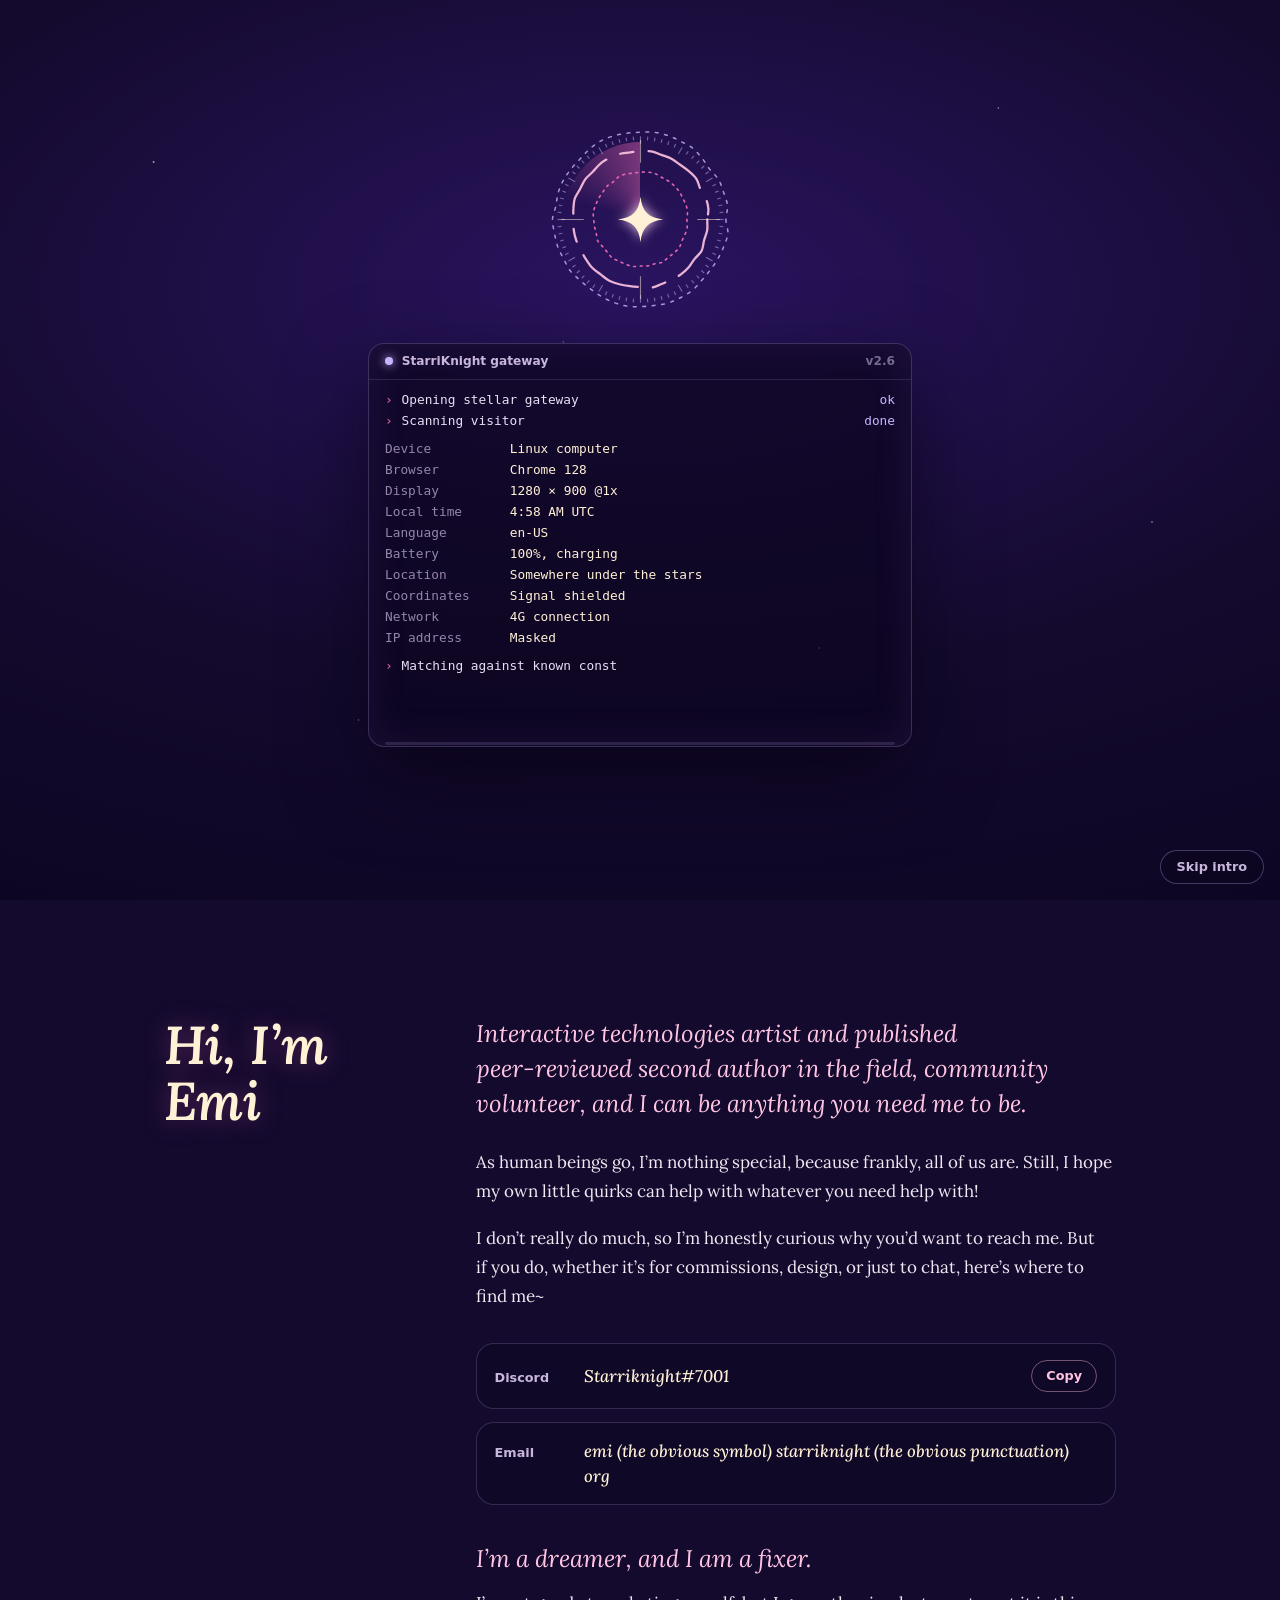
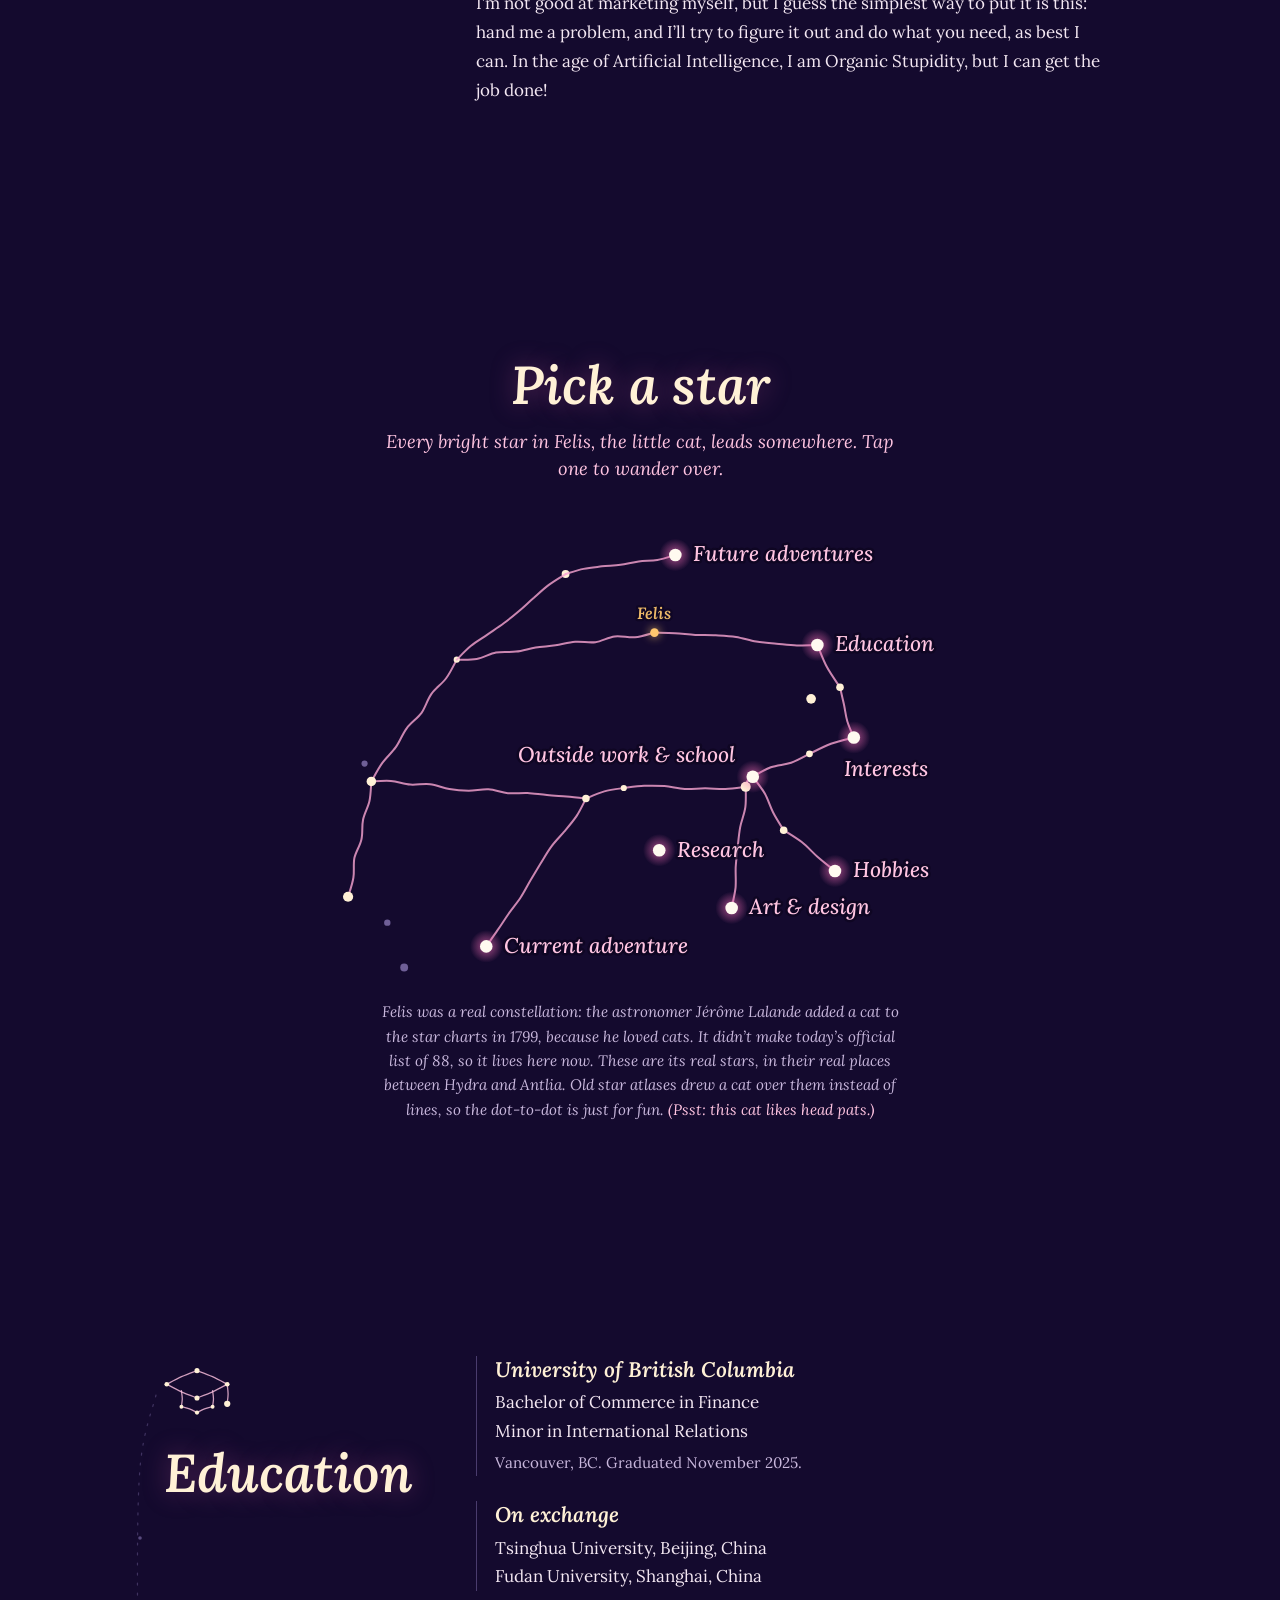
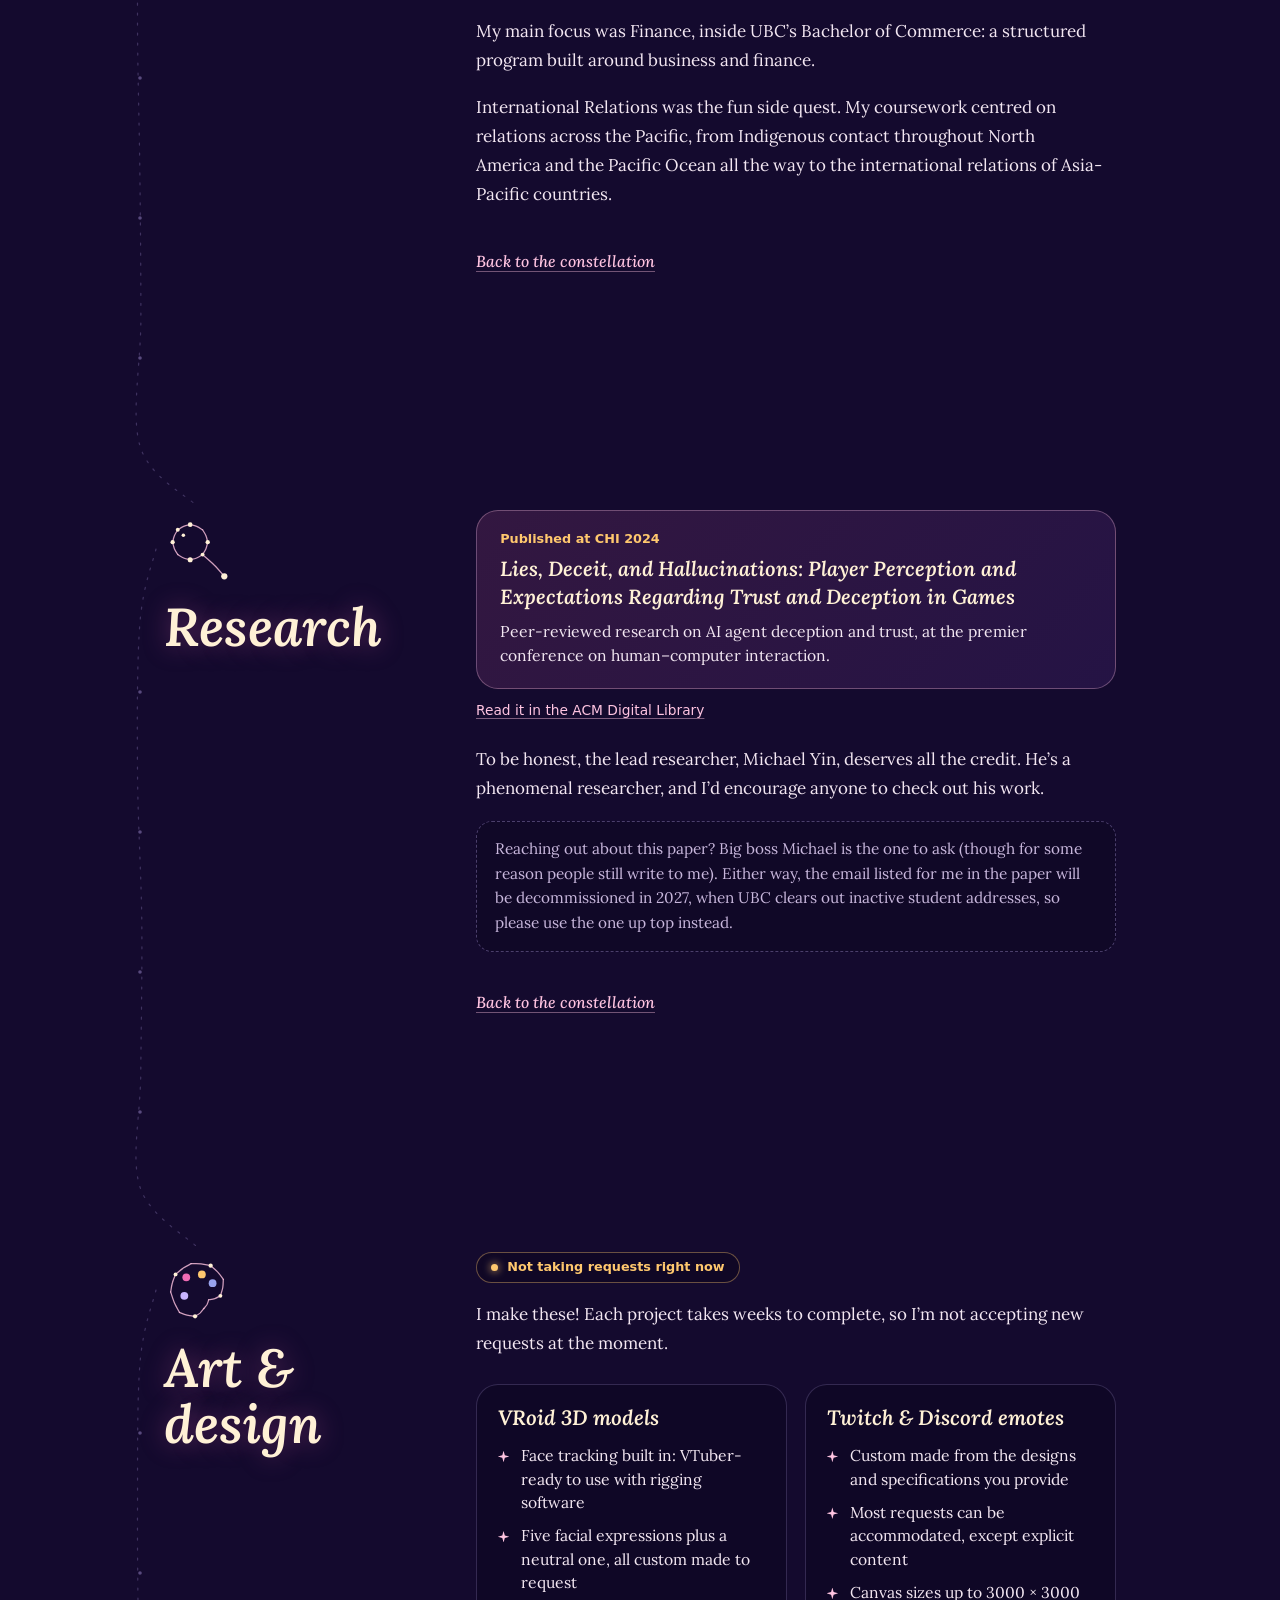
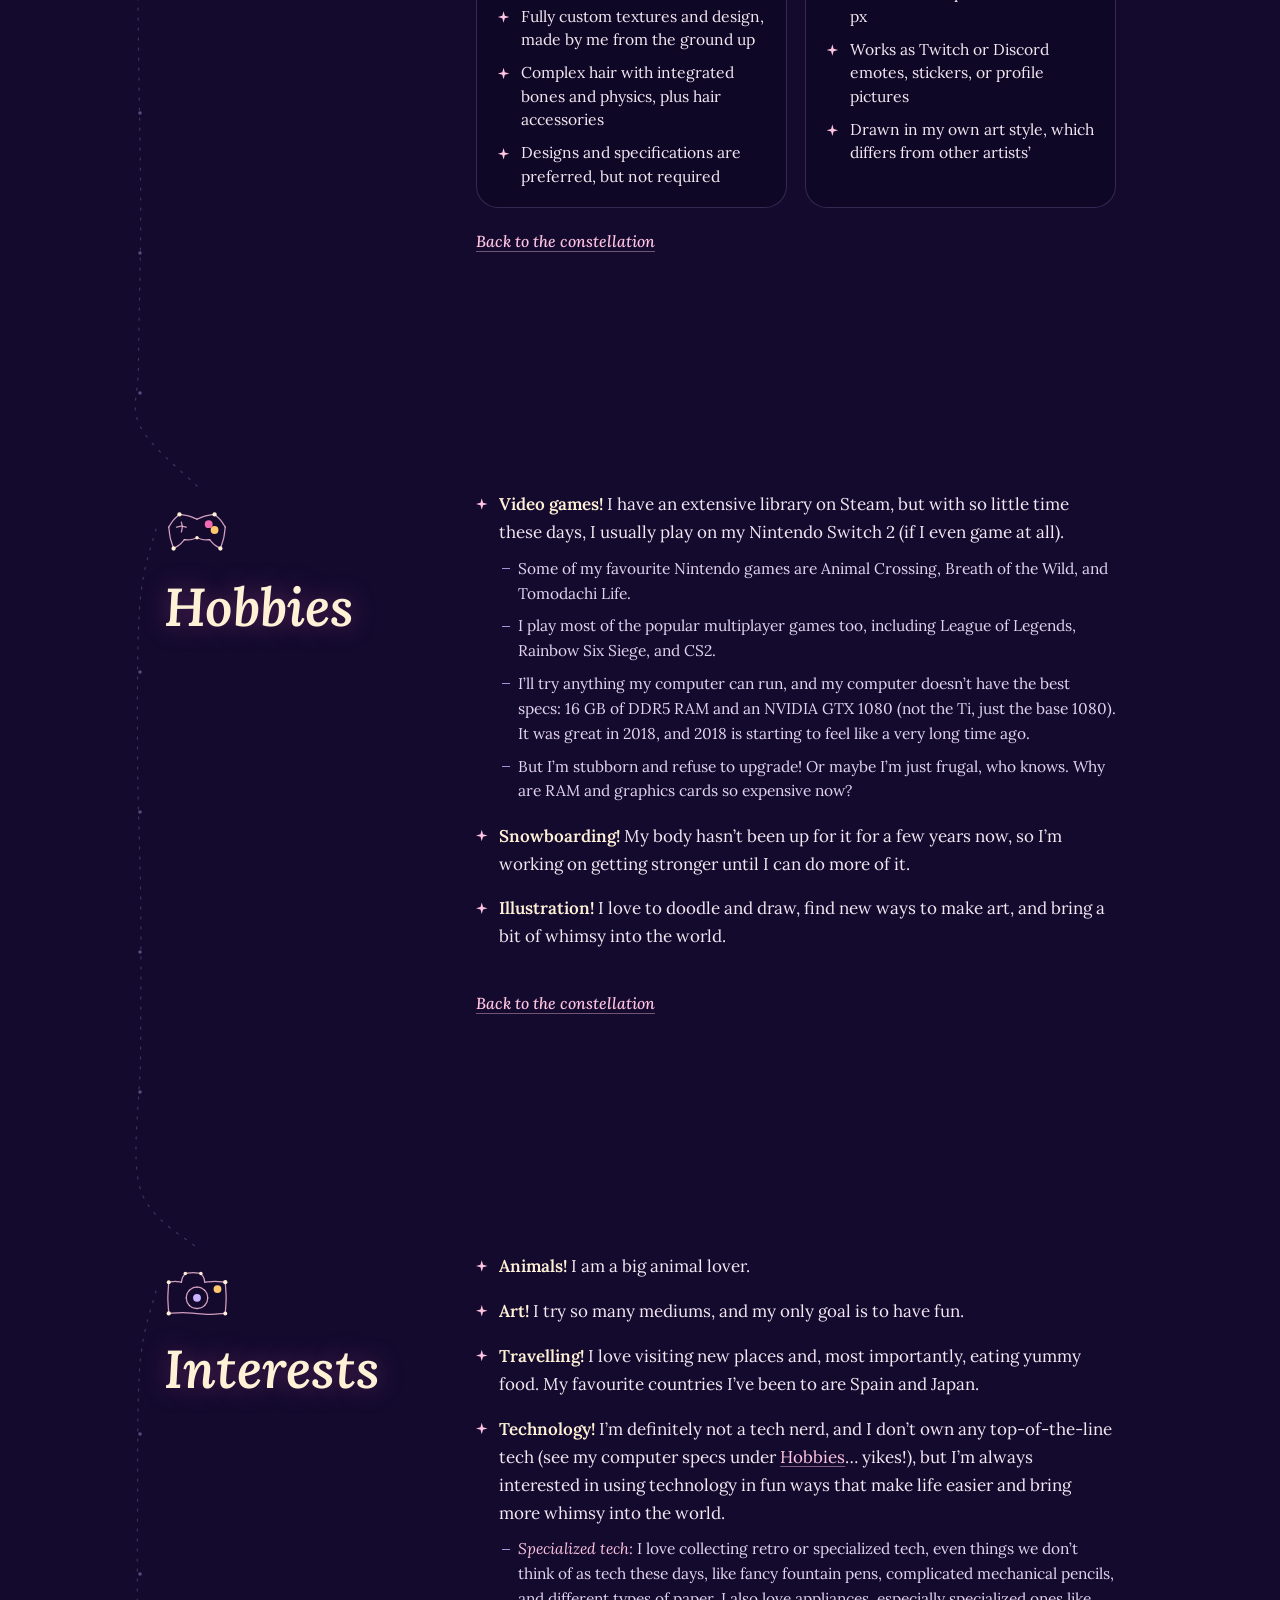
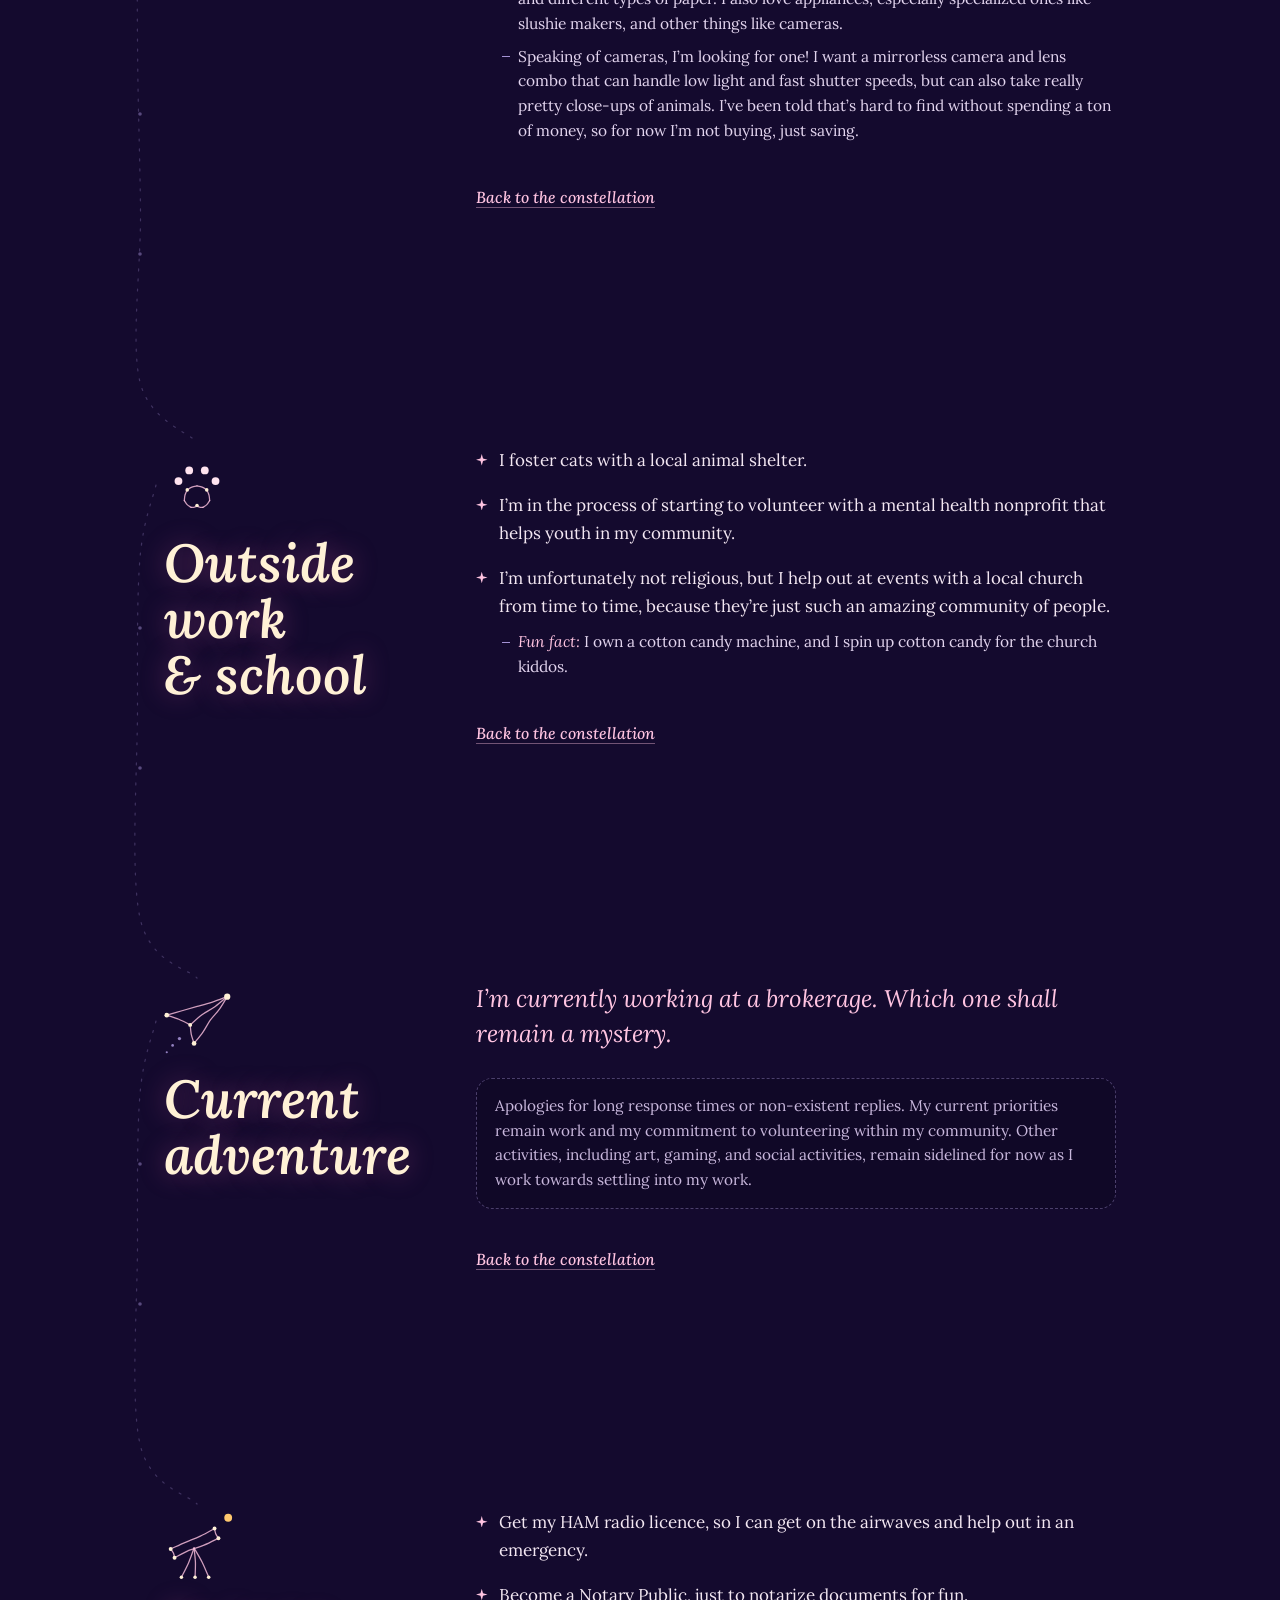
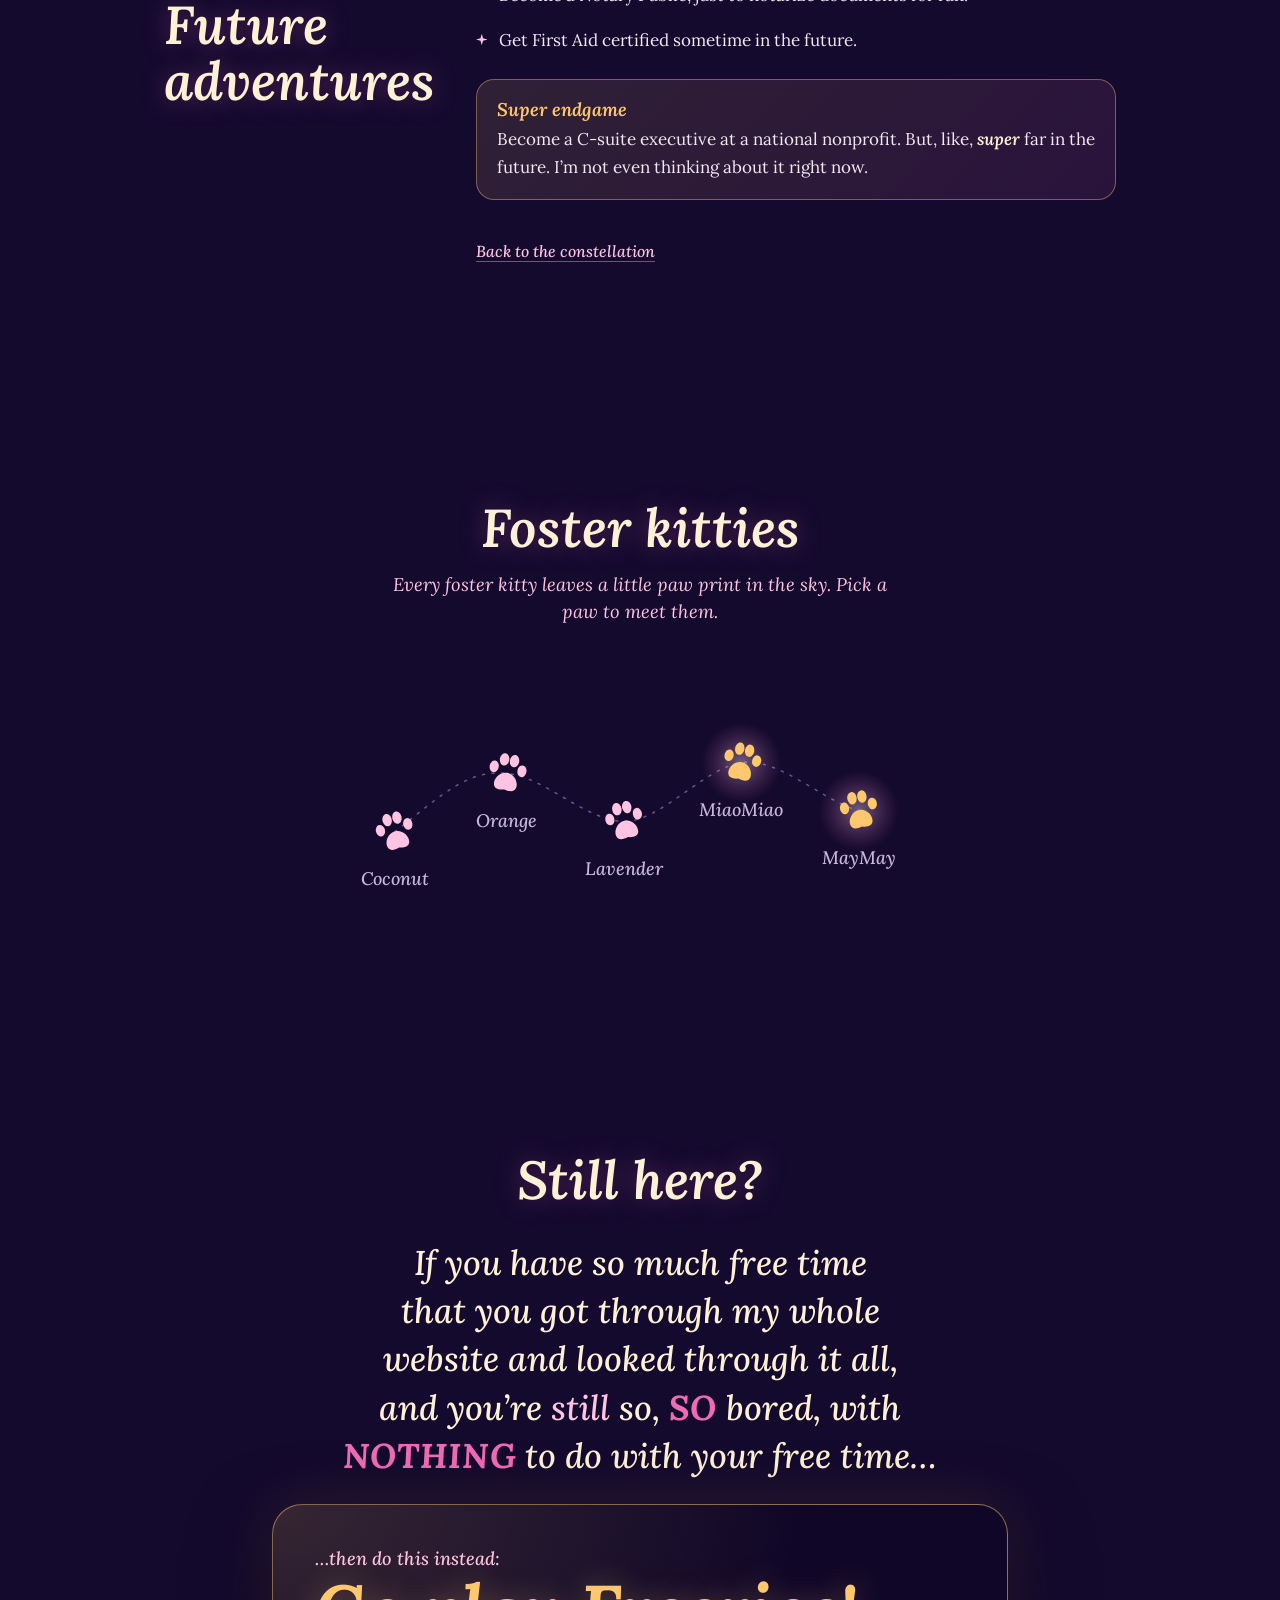
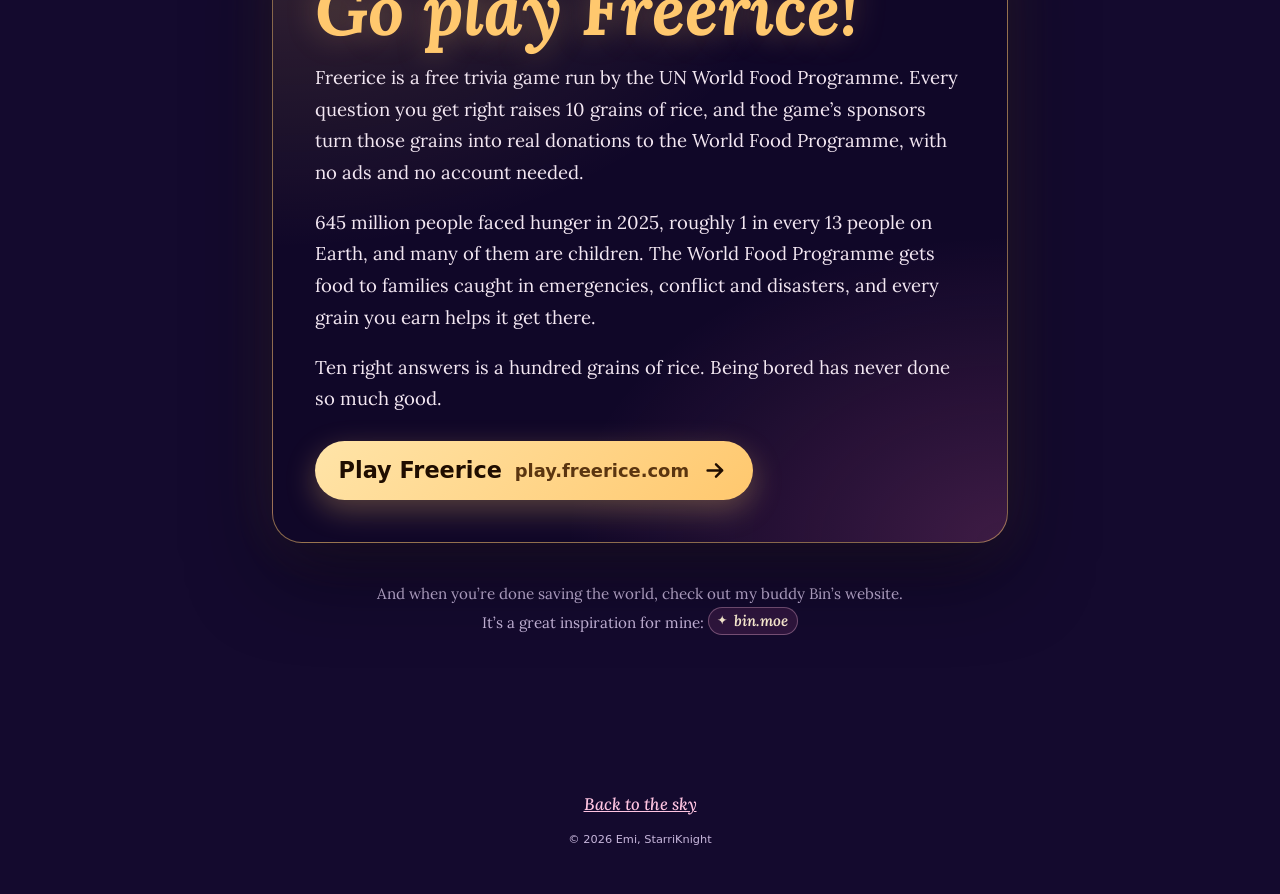
==== commit df44cf41: "Ask search engines not to index the pages Co-Authored-By: Claude Opus 5.5 <noreply@anthropic.com> Cl" ====
--- a/index.html
+++ b/index.html
@@ -3,12 +3,14 @@
 <head>
   <meta charset="utf-8">
   <meta name="viewport" content="width=device-width, initial-scale=1, viewport-fit=cover">
+  <!-- Keep this page (and its pictures) out of search engines. Don't block it in a
+       robots.txt: crawlers then never see this tag, and the page can still be listed. -->
+  <meta name="robots" content="noindex, nofollow, noimageindex">
   <title>StarriKnight — Emi</title>
   <meta name="description" content="Emi's little corner of the night sky: 3D models and emotes, research, hobbies, little adventures, and how to say hi.">
   <meta name="theme-color" content="#140a2e">
   <meta name="color-scheme" content="dark">
 
-  <link rel="canonical" href="https://starriknight.org/">
   <meta property="og:type" content="website">
   <meta property="og:site_name" content="StarriKnight">
   <meta property="og:title" content="StarriKnight — Emi">
